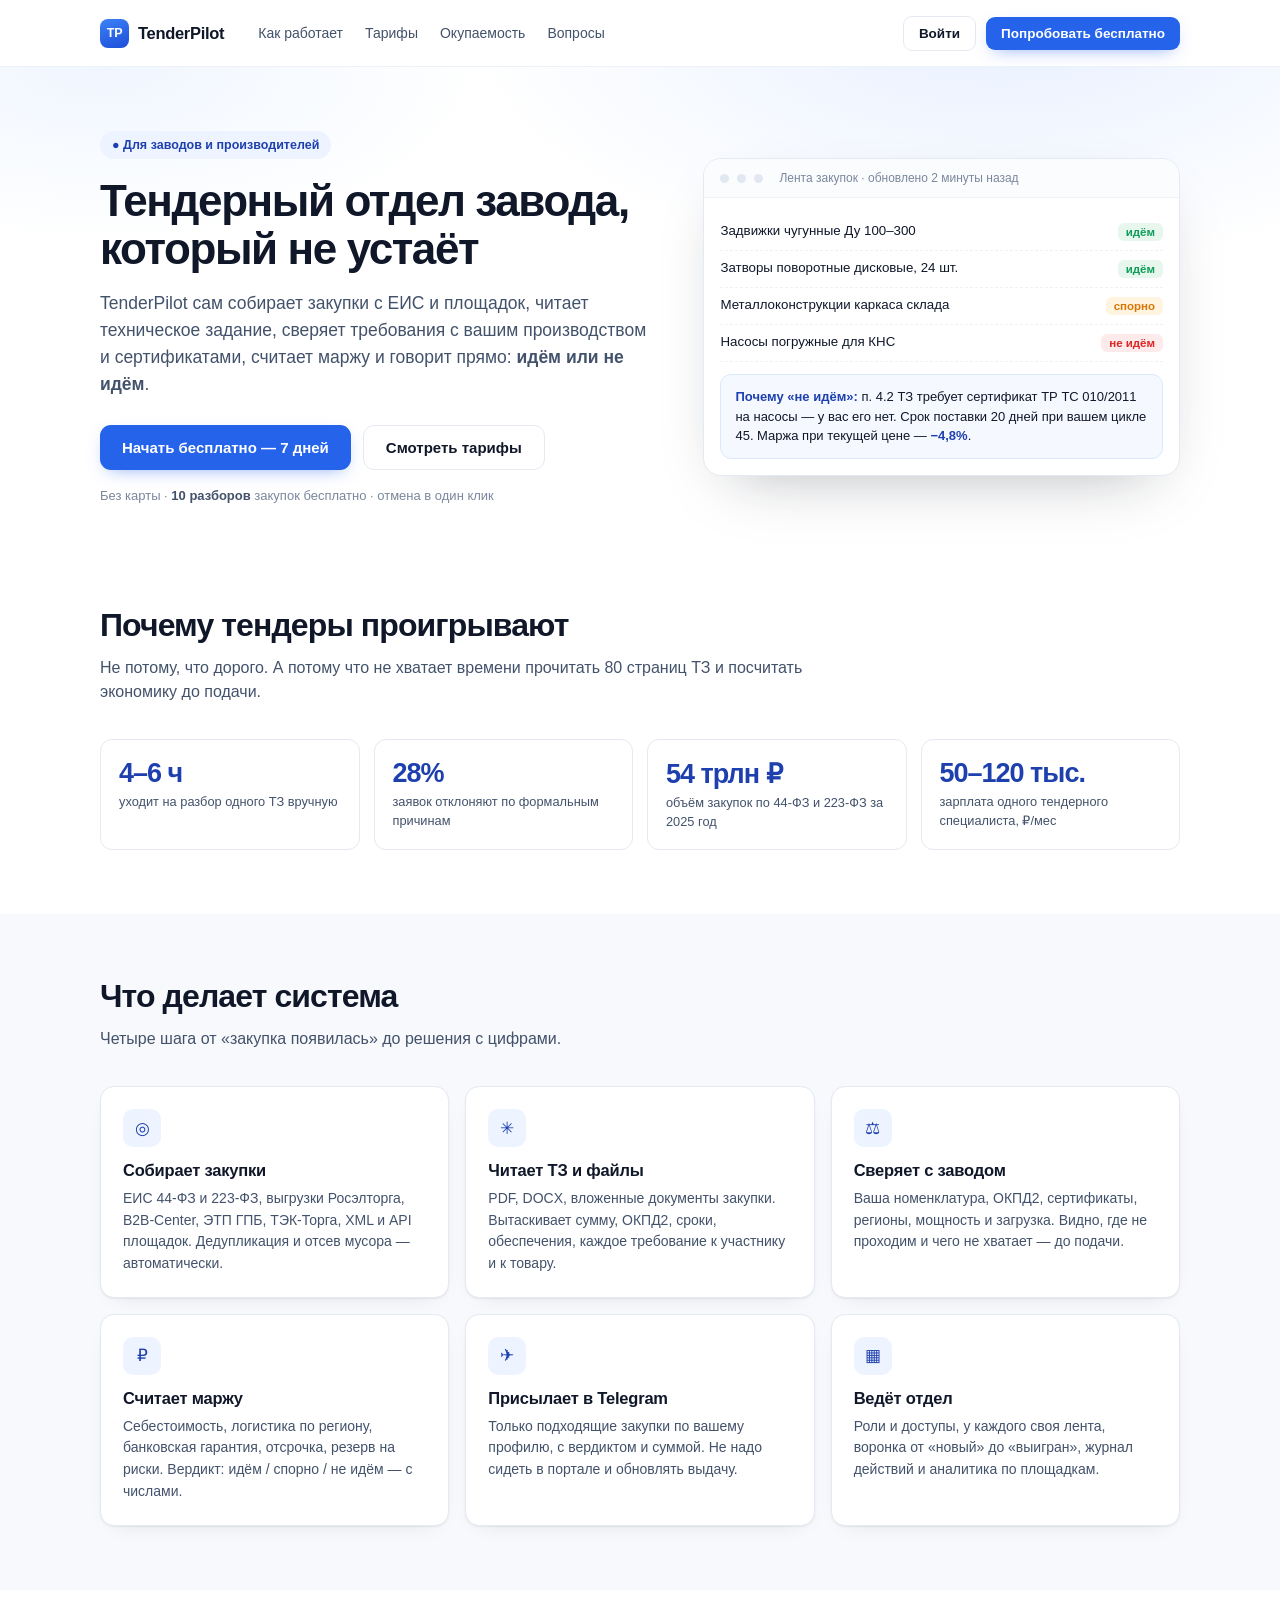
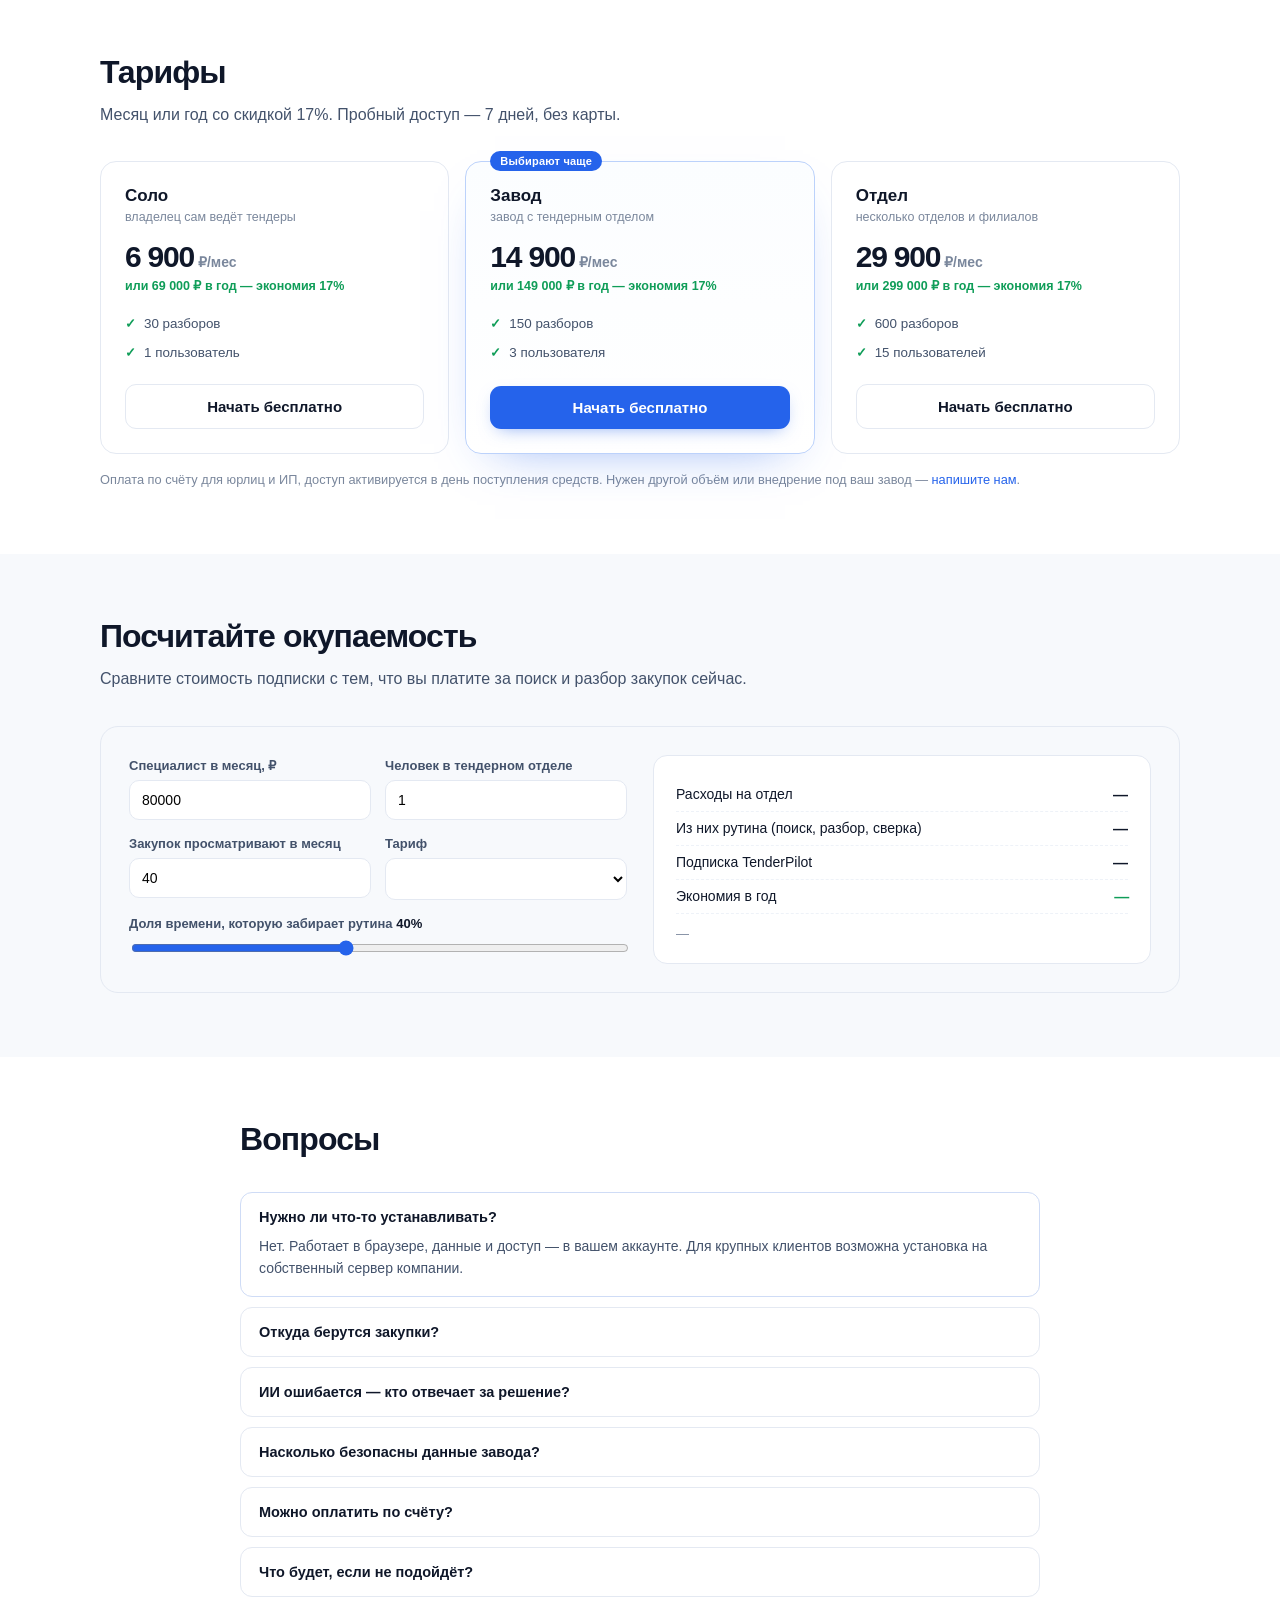
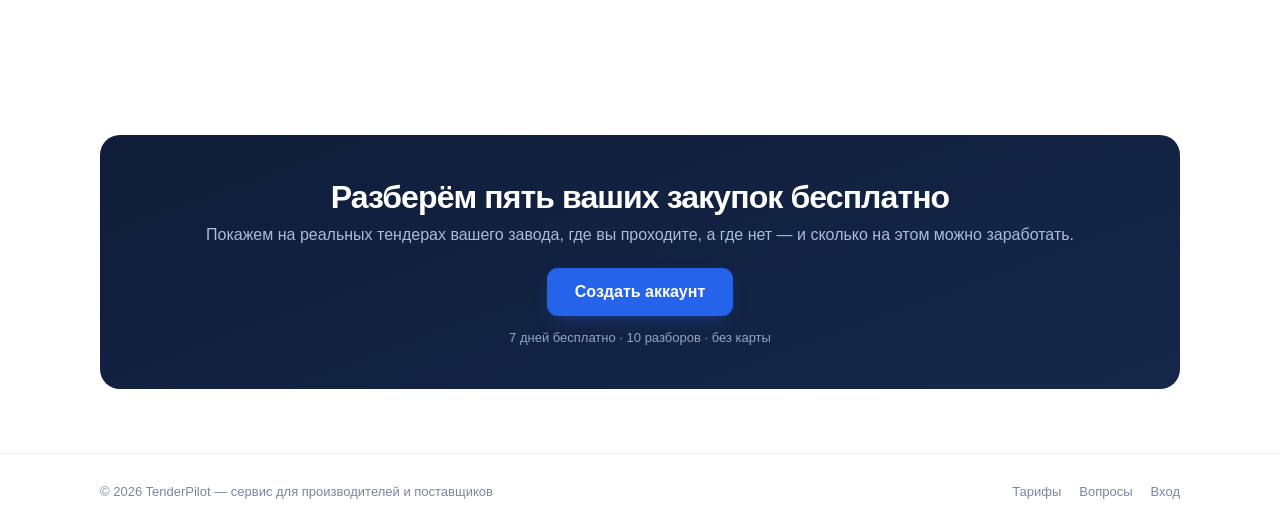
==== web/landing.html @ 75815d56 "Billing: тарифы, триал, лимиты разборов, счета и публичная страница продаж" ====
<!DOCTYPE html>
<html lang="ru">
<head>
<meta charset="utf-8">
<meta name="viewport" content="width=device-width, initial-scale=1">
<title>TenderPilot — тендерный отдел завода. ИИ разбирает закупки и считает маржу</title>
<meta name="description" content="TenderPilot мониторит госзакупки и коммерческие тендеры, читает ТЗ, сверяет требования с вашим производством, считает маржу и говорит: идём или не идём.">
<style>
  :root{
    --ink:#0f1729; --ink2:#43526b; --ink3:#7a879c; --line:#e4e9f2; --line2:#eef2f8;
    --brand:#2563eb; --brand-dark:#1e40af; --brand-soft:#eef4ff;
    --ok:#0f9d58; --warn:#d97706; --bad:#dc2626; --bg:#f7f9fc;
    --r:14px; --sh:0 1px 2px rgba(16,24,40,.06),0 8px 24px -16px rgba(16,24,40,.18);
  }
  *{box-sizing:border-box}
  body{margin:0;font-family:-apple-system,BlinkMacSystemFont,"Segoe UI",Roboto,"Helvetica Neue",Arial,sans-serif;
       color:var(--ink);background:#fff;-webkit-font-smoothing:antialiased}
  a{color:inherit;text-decoration:none}
  .wrap{max-width:1120px;margin:0 auto;padding:0 20px}
  .btn{display:inline-flex;align-items:center;justify-content:center;gap:8px;border:0;cursor:pointer;
       padding:13px 22px;border-radius:11px;font-size:15px;font-weight:600;font-family:inherit;transition:.15s}
  .btn.primary{background:var(--brand);color:#fff;box-shadow:0 6px 18px -8px rgba(37,99,235,.6)}
  .btn.primary:hover{background:var(--brand-dark)}
  .btn.ghost{background:#fff;color:var(--ink);border:1px solid var(--line)}
  .btn.ghost:hover{border-color:#c9d5e8;background:#fbfcfe}
  .btn.sm{padding:9px 15px;font-size:13.5px;border-radius:9px}

  /* header */
  header{position:sticky;top:0;z-index:20;background:rgba(255,255,255,.9);backdrop-filter:blur(10px);
         border-bottom:1px solid var(--line2)}
  .nav{display:flex;align-items:center;gap:26px;height:66px}
  .logo{display:flex;align-items:center;gap:9px;font-weight:800;letter-spacing:-.3px;font-size:16.5px}
  .mark{width:29px;height:29px;border-radius:8px;background:linear-gradient(160deg,#3b82f6,#1d4ed8);color:#fff;
        display:grid;place-items:center;font-size:12.5px;font-weight:800}
  .nav-links{display:flex;gap:22px;font-size:14px;color:var(--ink2);margin-left:8px}
  .nav-links a:hover{color:var(--ink)}
  .nav-cta{margin-left:auto;display:flex;gap:10px;align-items:center}
  @media(max-width:900px){.nav-links{display:none}}

  /* hero */
  .hero{padding:64px 0 40px;background:
      radial-gradient(900px 420px at 78% -10%,#e8f0ff 0%,transparent 60%),
      radial-gradient(700px 320px at 8% 0%,#f0f6ff 0%,transparent 55%)}
  .hero-grid{display:grid;grid-template-columns:1.08fr .92fr;gap:44px;align-items:center}
  @media(max-width:980px){.hero-grid{grid-template-columns:1fr;gap:32px}}
  .eyebrow{display:inline-flex;align-items:center;gap:8px;background:var(--brand-soft);color:var(--brand-dark);
           font-size:12.5px;font-weight:700;padding:7px 12px;border-radius:999px;margin-bottom:18px}
  h1{font-size:44px;line-height:1.08;letter-spacing:-1.4px;margin:0 0 18px;font-weight:800}
  @media(max-width:980px){h1{font-size:33px;letter-spacing:-.9px}}
  .lead{font-size:17.5px;line-height:1.55;color:var(--ink2);margin:0 0 26px;max-width:560px}
  .hero-actions{display:flex;gap:12px;flex-wrap:wrap;margin-bottom:18px}
  .micro{font-size:13px;color:var(--ink3)}
  .micro b{color:var(--ink2)}

  /* mock card */
  .mock{background:#fff;border:1px solid var(--line);border-radius:18px;box-shadow:0 24px 60px -30px rgba(16,24,40,.35);overflow:hidden}
  .mock-top{display:flex;align-items:center;gap:8px;padding:12px 16px;border-bottom:1px solid var(--line2);background:#fbfcfe}
  .dotr{width:9px;height:9px;border-radius:50%;background:#e2e8f2}
  .mock-body{padding:16px}
  .mrow{display:flex;justify-content:space-between;gap:10px;padding:9px 0;border-bottom:1px dashed var(--line2);font-size:13.3px}
  .mrow:last-child{border:0}
  .tag{font-size:11.5px;font-weight:700;padding:3px 8px;border-radius:6px}
  .tag.go{background:#e7f7ee;color:var(--ok)}
  .tag.no{background:#fdeaea;color:var(--bad)}
  .tag.mid{background:#fff4e0;color:var(--warn)}
  .verdict{margin-top:12px;padding:12px 14px;border-radius:11px;background:#f5f9ff;border:1px solid #dbe7fb;font-size:13px;line-height:1.5}
  .verdict b{color:var(--brand-dark)}

  /* sections */
  section{padding:64px 0}
  .sec-head{max-width:720px;margin-bottom:34px}
  h2{font-size:32px;letter-spacing:-.9px;margin:0 0 12px;font-weight:800}
  .sub{font-size:16px;color:var(--ink2);line-height:1.55;margin:0}
  .cards{display:grid;grid-template-columns:repeat(3,1fr);gap:16px}
  @media(max-width:900px){.cards{grid-template-columns:1fr}}
  .card{border:1px solid var(--line);border-radius:var(--r);padding:22px;background:#fff;box-shadow:var(--sh)}
  .card h3{margin:0 0 8px;font-size:16.5px;letter-spacing:-.2px}
  .card p{margin:0;color:var(--ink2);font-size:14px;line-height:1.55}
  .ico{width:38px;height:38px;border-radius:10px;background:var(--brand-soft);color:var(--brand-dark);
       display:grid;place-items:center;font-size:17px;margin-bottom:14px}

  /* problem numbers */
  .numbers{display:grid;grid-template-columns:repeat(4,1fr);gap:14px;margin-top:6px}
  @media(max-width:900px){.numbers{grid-template-columns:repeat(2,1fr)}}
  .num{background:#fff;border:1px solid var(--line);border-radius:12px;padding:18px}
  .num .v{font-size:27px;font-weight:800;letter-spacing:-1px;color:var(--brand-dark)}
  .num .l{font-size:12.8px;color:var(--ink2);margin-top:4px;line-height:1.45}

  /* pricing */
  .price-grid{display:grid;grid-template-columns:repeat(3,1fr);gap:16px;align-items:stretch}
  @media(max-width:900px){.price-grid{grid-template-columns:1fr}}
  .plan{border:1px solid var(--line);border-radius:16px;padding:24px;background:#fff;display:flex;flex-direction:column;position:relative}
  .plan.pop{border-color:#bcd2fb;box-shadow:0 20px 50px -30px rgba(37,99,235,.55);background:linear-gradient(180deg,#fbfdff,#fff)}
  .pop-badge{position:absolute;top:-11px;left:24px;background:var(--brand);color:#fff;font-size:11px;font-weight:700;
             padding:4px 10px;border-radius:999px;letter-spacing:.2px}
  .plan h3{margin:0 0 4px;font-size:17px}
  .plan .who{font-size:12.5px;color:var(--ink3);margin-bottom:16px}
  .price{font-size:30px;font-weight:800;letter-spacing:-1.2px}
  .price span{font-size:14px;font-weight:600;color:var(--ink3);letter-spacing:0}
  .yearly{font-size:12.5px;color:var(--ok);font-weight:600;margin-top:4px;min-height:18px}
  .plan ul{list-style:none;margin:18px 0 22px;padding:0;display:grid;gap:9px}
  .plan li{font-size:13.4px;color:var(--ink2);display:flex;gap:8px;line-height:1.45}
  .plan li::before{content:"✓";color:var(--ok);font-weight:800}
  .plan .btn{margin-top:auto;width:100%}
  .note{font-size:12.8px;color:var(--ink3);margin-top:16px;line-height:1.55}

  /* calculator */
  .calc{display:grid;grid-template-columns:1fr 1fr;gap:26px;align-items:center;background:var(--bg);
        border:1px solid var(--line);border-radius:18px;padding:28px}
  @media(max-width:900px){.calc{grid-template-columns:1fr}}
  .calc label{display:block;font-size:13px;font-weight:600;color:var(--ink2);margin-bottom:7px}
  .calc input[type=range]{width:100%;accent-color:var(--brand)}
  .calc select,.calc input[type=number]{width:100%;padding:11px 12px;border:1px solid var(--line);
      border-radius:10px;font-size:14px;font-family:inherit;background:#fff}
  .calc-out{background:#fff;border:1px solid var(--line);border-radius:14px;padding:22px}
  .calc-row{display:flex;justify-content:space-between;padding:8px 0;font-size:14px;border-bottom:1px dashed var(--line2)}
  .calc-row:last-child{border:0}
  .calc-row b{font-size:15px}
  .big{font-size:29px;font-weight:800;letter-spacing:-1.2px;color:var(--ok)}
  .field-row{display:grid;grid-template-columns:1fr 1fr;gap:14px;margin-bottom:16px}
  .range-val{font-weight:700;color:var(--ink);font-size:13px}

  /* faq */
  details{border:1px solid var(--line);border-radius:12px;padding:16px 18px;margin-bottom:10px;background:#fff}
  details[open]{border-color:#cfdcf6}
  summary{cursor:pointer;font-weight:650;font-size:14.5px;list-style:none}
  summary::-webkit-details-marker{display:none}
  details p{margin:10px 0 0;color:var(--ink2);font-size:14px;line-height:1.6}

  /* cta */
  .cta{background:linear-gradient(160deg,#0f1d38,#16274a);color:#fff;border-radius:20px;padding:44px;text-align:center}
  .cta h2{color:#fff;margin-bottom:10px}
  .cta p{color:#a9bcd8;font-size:16px;margin:0 0 24px}

  footer{border-top:1px solid var(--line2);padding:30px 0;color:var(--ink3);font-size:13px}
  .foot{display:flex;justify-content:space-between;gap:16px;flex-wrap:wrap}
</style>
</head>
<body>

<header>
  <div class="wrap nav">
    <a class="logo" href="/"><span class="mark">TP</span> TenderPilot</a>
    <nav class="nav-links">
      <a href="#how">Как работает</a>
      <a href="#pricing">Тарифы</a>
      <a href="#calc">Окупаемость</a>
      <a href="#faq">Вопросы</a>
    </nav>
    <div class="nav-cta">
      <a class="btn ghost sm" href="/app">Войти</a>
      <a class="btn primary sm" href="/app#register">Попробовать бесплатно</a>
    </div>
  </div>
</header>

<div class="hero">
  <div class="wrap hero-grid">
    <div>
      <div class="eyebrow">● Для заводов и производителей</div>
      <h1>Тендерный отдел завода,<br>который не устаёт</h1>
      <p class="lead">TenderPilot сам собирает закупки с ЕИС и площадок, читает техническое задание,
        сверяет требования с вашим производством и сертификатами, считает маржу и говорит прямо:
        <b>идём или не идём</b>.</p>
      <div class="hero-actions">
        <a class="btn primary" href="/app#register">Начать бесплатно — 7 дней</a>
        <a class="btn ghost" href="#pricing">Смотреть тарифы</a>
      </div>
      <div class="micro">Без карты · <b>10 разборов</b> закупок бесплатно · отмена в один клик</div>
    </div>
    <div class="mock">
      <div class="mock-top"><span class="dotr"></span><span class="dotr"></span><span class="dotr"></span>
        <span style="margin-left:8px;font-size:12px;color:var(--ink3)">Лента закупок · обновлено 2 минуты назад</span></div>
      <div class="mock-body">
        <div class="mrow"><span>Задвижки чугунные Ду 100–300</span><span class="tag go">идём</span></div>
        <div class="mrow"><span>Затворы поворотные дисковые, 24 шт.</span><span class="tag go">идём</span></div>
        <div class="mrow"><span>Металлоконструкции каркаса склада</span><span class="tag mid">спорно</span></div>
        <div class="mrow"><span>Насосы погружные для КНС</span><span class="tag no">не идём</span></div>
        <div class="verdict">
          <b>Почему «не идём»:</b> п. 4.2 ТЗ требует сертификат ТР ТС 010/2011 на насосы — у вас его нет.
          Срок поставки 20 дней при вашем цикле 45. Маржа при текущей цене — <b>−4,8%</b>.
        </div>
      </div>
    </div>
  </div>
</div>

<section id="problem">
  <div class="wrap">
    <div class="sec-head">
      <h2>Почему тендеры проигрывают</h2>
      <p class="sub">Не потому, что дорого. А потому что не хватает времени прочитать 80 страниц ТЗ
        и посчитать экономику до подачи.</p>
    </div>
    <div class="numbers">
      <div class="num"><div class="v">4–6 ч</div><div class="l">уходит на разбор одного ТЗ вручную</div></div>
      <div class="num"><div class="v">28%</div><div class="l">заявок отклоняют по формальным причинам</div></div>
      <div class="num"><div class="v">54 трлн ₽</div><div class="l">объём закупок по 44-ФЗ и 223-ФЗ за 2025 год</div></div>
      <div class="num"><div class="v">50–120 тыс.</div><div class="l">зарплата одного тендерного специалиста, ₽/мес</div></div>
    </div>
  </div>
</section>

<section id="how" style="background:var(--bg)">
  <div class="wrap">
    <div class="sec-head">
      <h2>Что делает система</h2>
      <p class="sub">Четыре шага от «закупка появилась» до решения с цифрами.</p>
    </div>
    <div class="cards">
      <div class="card"><div class="ico">◎</div><h3>Собирает закупки</h3>
        <p>ЕИС 44-ФЗ и 223-ФЗ, выгрузки Росэлторга, B2B-Center, ЭТП ГПБ, ТЭК-Торга, XML и API площадок.
           Дедупликация и отсев мусора — автоматически.</p></div>
      <div class="card"><div class="ico">✳</div><h3>Читает ТЗ и файлы</h3>
        <p>PDF, DOCX, вложенные документы закупки. Вытаскивает сумму, ОКПД2, сроки, обеспечения,
           каждое требование к участнику и к товару.</p></div>
      <div class="card"><div class="ico">⚖</div><h3>Сверяет с заводом</h3>
        <p>Ваша номенклатура, ОКПД2, сертификаты, регионы, мощность и загрузка.
           Видно, где не проходим и чего не хватает — до подачи.</p></div>
      <div class="card"><div class="ico">₽</div><h3>Считает маржу</h3>
        <p>Себестоимость, логистика по региону, банковская гарантия, отсрочка, резерв на риски.
           Вердикт: идём / спорно / не идём — с числами.</p></div>
      <div class="card"><div class="ico">✈</div><h3>Присылает в Telegram</h3>
        <p>Только подходящие закупки по вашему профилю, с вердиктом и суммой.
           Не надо сидеть в портале и обновлять выдачу.</p></div>
      <div class="card"><div class="ico">▦</div><h3>Ведёт отдел</h3>
        <p>Роли и доступы, у каждого своя лента, воронка от «новый» до «выигран»,
           журнал действий и аналитика по площадкам.</p></div>
    </div>
  </div>
</section>

<section id="pricing">
  <div class="wrap">
    <div class="sec-head">
      <h2>Тарифы</h2>
      <p class="sub">Месяц или год со скидкой 17%. Пробный доступ — 7 дней, без карты.</p>
    </div>
    <div class="price-grid" id="pricingGrid"></div>
    <div class="note">Оплата по счёту для юрлиц и ИП, доступ активируется в день поступления средств.
      Нужен другой объём или внедрение под ваш завод — <a href="#cta" style="color:var(--brand)">напишите нам</a>.</div>
  </div>
</section>

<section id="calc" style="background:var(--bg)">
  <div class="wrap">
    <div class="sec-head">
      <h2>Посчитайте окупаемость</h2>
      <p class="sub">Сравните стоимость подписки с тем, что вы платите за поиск и разбор закупок сейчас.</p>
    </div>
    <div class="calc">
      <div>
        <div class="field-row">
          <div>
            <label>Специалист в месяц, ₽</label>
            <input type="number" id="salary" value="80000" min="0" step="5000">
          </div>
          <div>
            <label>Человек в тендерном отделе</label>
            <input type="number" id="people" value="1" min="1" max="20">
          </div>
        </div>
        <div class="field-row">
          <div>
            <label>Закупок просматривают в месяц</label>
            <input type="number" id="volume" value="40" min="1" max="2000">
          </div>
          <div>
            <label>Тариф</label>
            <select id="planSel"></select>
          </div>
        </div>
        <div>
          <label>Доля времени, которую забирает рутина <span class="range-val" id="shareVal">40%</span></label>
          <input type="range" id="share" min="10" max="80" value="40" step="5">
        </div>
      </div>
      <div class="calc-out">
        <div class="calc-row"><span>Расходы на отдел</span><b id="costNow">—</b></div>
        <div class="calc-row"><span>Из них рутина (поиск, разбор, сверка)</span><b id="routine">—</b></div>
        <div class="calc-row"><span>Подписка TenderPilot</span><b id="sub">—</b></div>
        <div class="calc-row"><span>Экономия в год</span><b class="big" id="save">—</b></div>
        <div class="micro" style="margin-top:12px" id="payback">—</div>
      </div>
    </div>
  </div>
</section>

<section id="faq">
  <div class="wrap" style="max-width:840px">
    <div class="sec-head"><h2>Вопросы</h2></div>
    <details open><summary>Нужно ли что-то устанавливать?</summary>
      <p>Нет. Работает в браузере, данные и доступ — в вашем аккаунте. Для крупных клиентов
         возможна установка на собственный сервер компании.</p></details>
    <details><summary>Откуда берутся закупки?</summary>
      <p>Официальный ЕИС (44-ФЗ и 223-ФЗ), выгрузки и API электронных площадок, XML-извещения.
         Если у вас есть договор с площадкой, подключаем её API по токену.</p></details>
    <details><summary>ИИ ошибается — кто отвечает за решение?</summary>
      <p>Решение всегда за вами. Система показывает, на каком пункте ТЗ основан вывод, какие требования
         не закрыты и какие цифры по марже. Это инструмент подготовки решения, а не замена специалисту.</p></details>
    <details><summary>Насколько безопасны данные завода?</summary>
      <p>Данные хранятся в вашем аккаунте и не передаются другим пользователям. У каждого сотрудника
         отдельный доступ и роль. Для работы с закрытыми ТЗ подписываем NDA.</p></details>
    <details><summary>Можно оплатить по счёту?</summary>
      <p>Да, для юрлиц и ИП: выставляем счёт, доступ активируется в день поступления оплаты.
         Оплата картой подключается по запросу.</p></details>
    <details><summary>Что будет, если не подойдёт?</summary>
      <p>7 дней бесплатно без карты. Дальше — помесячная оплата, можно отказаться в любой момент,
         деньги за неиспользованный год возвращаем пропорционально.</p></details>
  </div>
</section>

<section id="cta">
  <div class="wrap">
    <div class="cta">
      <h2>Разберём пять ваших закупок бесплатно</h2>
      <p>Покажем на реальных тендерах вашего завода, где вы проходите, а где нет — и сколько на этом можно заработать.</p>
      <a class="btn primary" href="/app#register" style="font-size:16px;padding:15px 28px">Создать аккаунт</a>
      <div class="micro" style="color:#8fa6c8;margin-top:14px">7 дней бесплатно · 10 разборов · без карты</div>
    </div>
  </div>
</section>

<footer>
  <div class="wrap foot">
    <div>© <span id="yr"></span> TenderPilot — сервис для производителей и поставщиков</div>
    <div style="display:flex;gap:18px">
      <a href="#pricing">Тарифы</a><a href="#faq">Вопросы</a><a href="/app">Вход</a>
    </div>
  </div>
</footer>

<script>
document.getElementById('yr').textContent = new Date().getFullYear();
const money = (n) => new Intl.NumberFormat('ru-RU', { maximumFractionDigits: 0 }).format(Math.round(n)) + ' ₽';

let PLANS = [];
fetch('/api/plans').then((r) => r.json()).then((d) => { PLANS = d.plans || []; renderPlans(); renderCalcPlans(); }).catch(() => {
  renderPlans(true);
});

function renderPlans(fallback) {
  const grid = document.getElementById('pricingGrid');
  const list = (PLANS.length ? PLANS : [
    { id: 'solo', name: 'Соло', price_month: 6900, price_year: 69000, features: ['30 разборов', '1 пользователь'] },
    { id: 'factory', name: 'Завод', price_month: 14900, price_year: 149000, popular: true, features: ['150 разборов', '3 пользователя'] },
    { id: 'department', name: 'Отдел', price_month: 29900, price_year: 299000, features: ['600 разборов', '15 пользователей'] },
  ]).filter((p) => p.id !== 'trial' && p.id !== 'setup');
  grid.innerHTML = list.map((p) => `
    <div class="plan ${p.popular ? 'pop' : ''}">
      ${p.popular ? '<div class="pop-badge">Выбирают чаще</div>' : ''}
      <h3>${p.name}</h3>
      <div class="who">${p.id === 'solo' ? 'владелец сам ведёт тендеры' : p.id === 'factory' ? 'завод с тендерным отделом' : 'несколько отделов и филиалов'}</div>
      <div class="price">${money(p.price_month).replace(' ₽', '')}<span> ₽/мес</span></div>
      <div class="yearly">${p.price_year ? 'или ' + money(p.price_year) + ' в год — экономия 17%' : ''}</div>
      <ul>${(p.features || []).map((f) => `<li>${f}</li>`).join('')}</ul>
      <a class="btn ${p.popular ? 'primary' : 'ghost'}" href="/app#register">Начать бесплатно</a>
    </div>`).join('');
}

function renderCalcPlans() {
  const sel = document.getElementById('planSel');
  const paid = PLANS.filter((p) => p.price_month > 0);
  sel.innerHTML = (paid.length ? paid : [{ id: 'factory', name: 'Завод', price_month: 14900 }])
    .map((p) => `<option value="${p.id}" data-price="${p.price_month}" ${p.id === 'factory' ? 'selected' : ''}>${p.name} — ${money(p.price_month)}/мес</option>`).join('');
  calc();
}

function calc() {
  const salary = Number(document.getElementById('salary').value) || 0;
  const people = Number(document.getElementById('people').value) || 1;
  const share = Number(document.getElementById('share').value) / 100;
  const sel = document.getElementById('planSel');
  const price = Number(sel.selectedOptions[0]?.dataset.price || 14900);
  document.getElementById('shareVal').textContent = Math.round(share * 100) + '%';
  const cost = salary * people;
  const routine = cost * share;
  const sub = price * 12;
  const save = Math.max(0, routine * 12 - sub);
  document.getElementById('costNow').textContent = money(cost);
  document.getElementById('routine').textContent = money(routine);
  document.getElementById('sub').textContent = money(price) + '/мес';
  document.getElementById('save').textContent = money(save);
  document.getElementById('payback').innerHTML = save > 0
    ? `Подписка окупается, если ИИ снимает хотя бы <b>${Math.max(1, Math.round(sub / Math.max(1, routine * 12) * 100))}%</b> рутины отдела.`
    : 'При таком объёме подписка не окупается — начните с пробного доступа.';
}
['salary', 'people', 'share', 'planSel'].forEach((id) => {
  document.getElementById(id)?.addEventListener('input', calc);
  document.getElementById(id)?.addEventListener('change', calc);
});
</script>
</body>
</html>
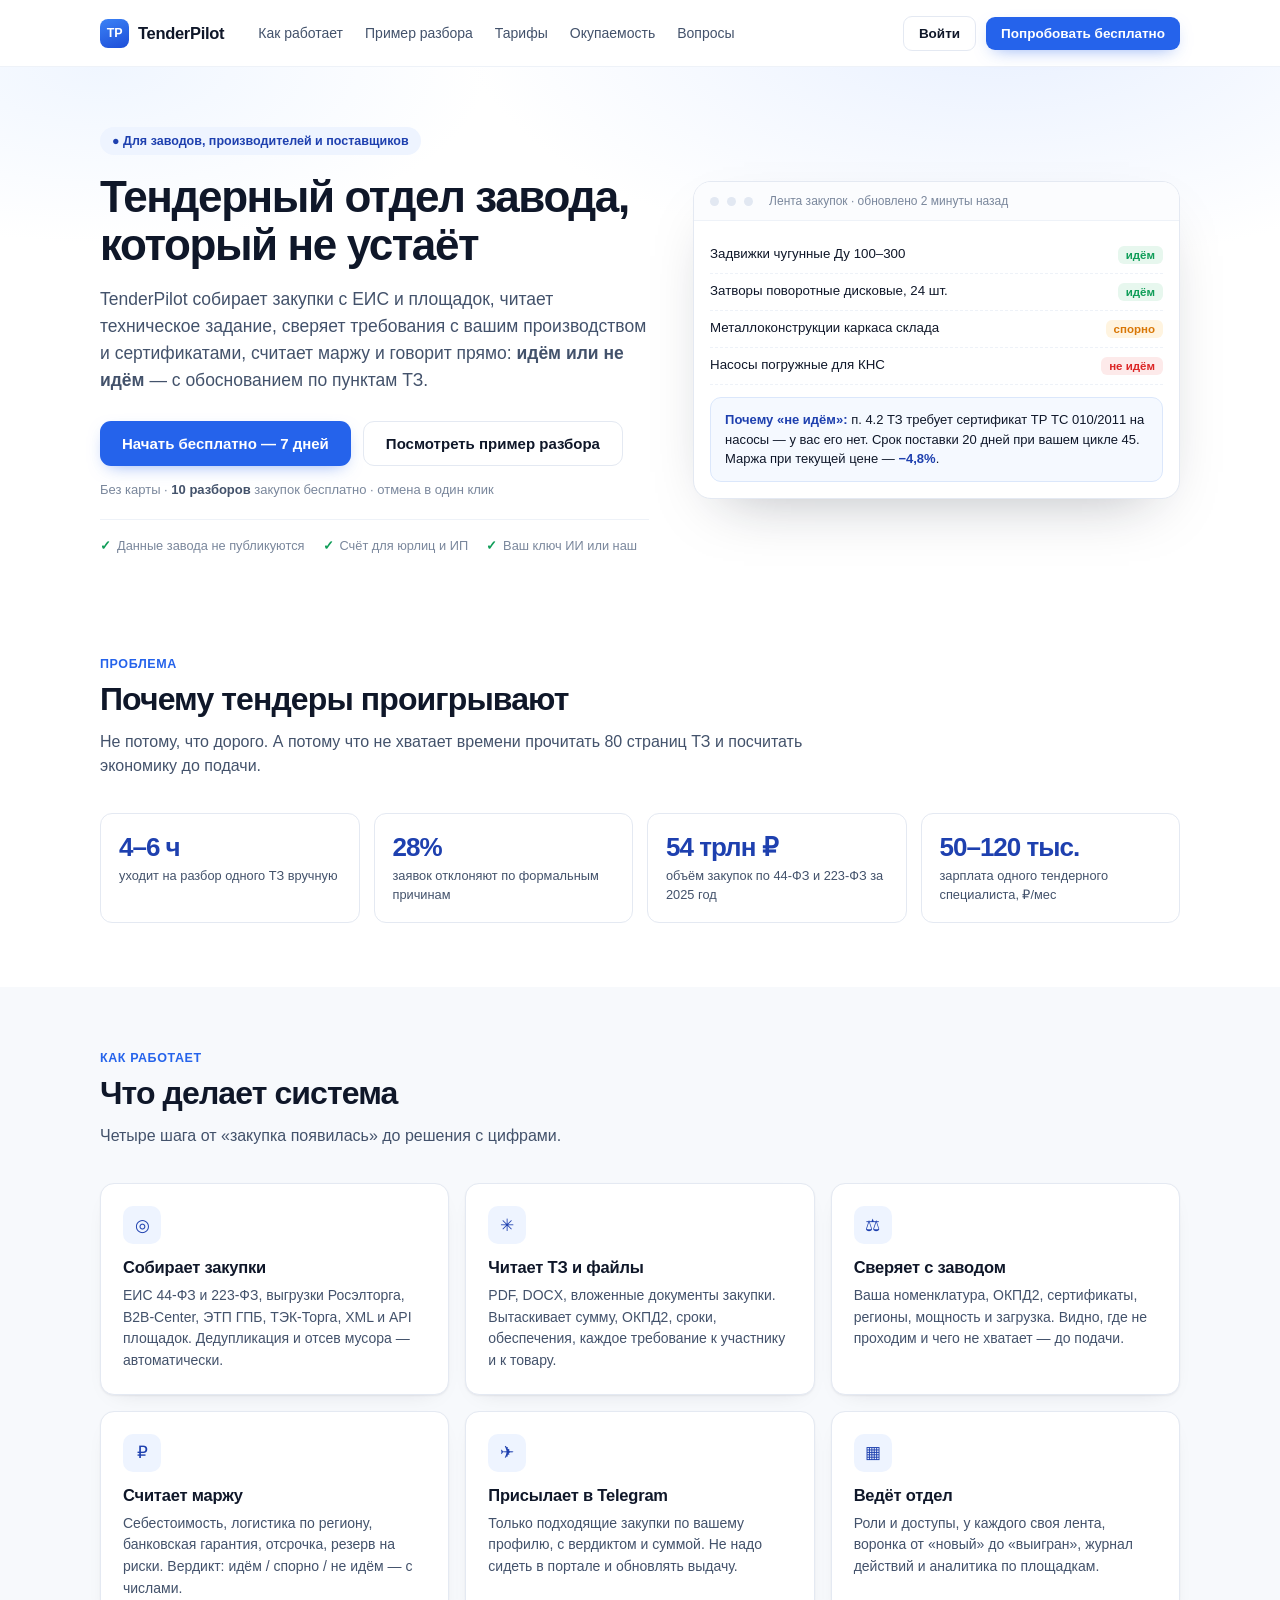
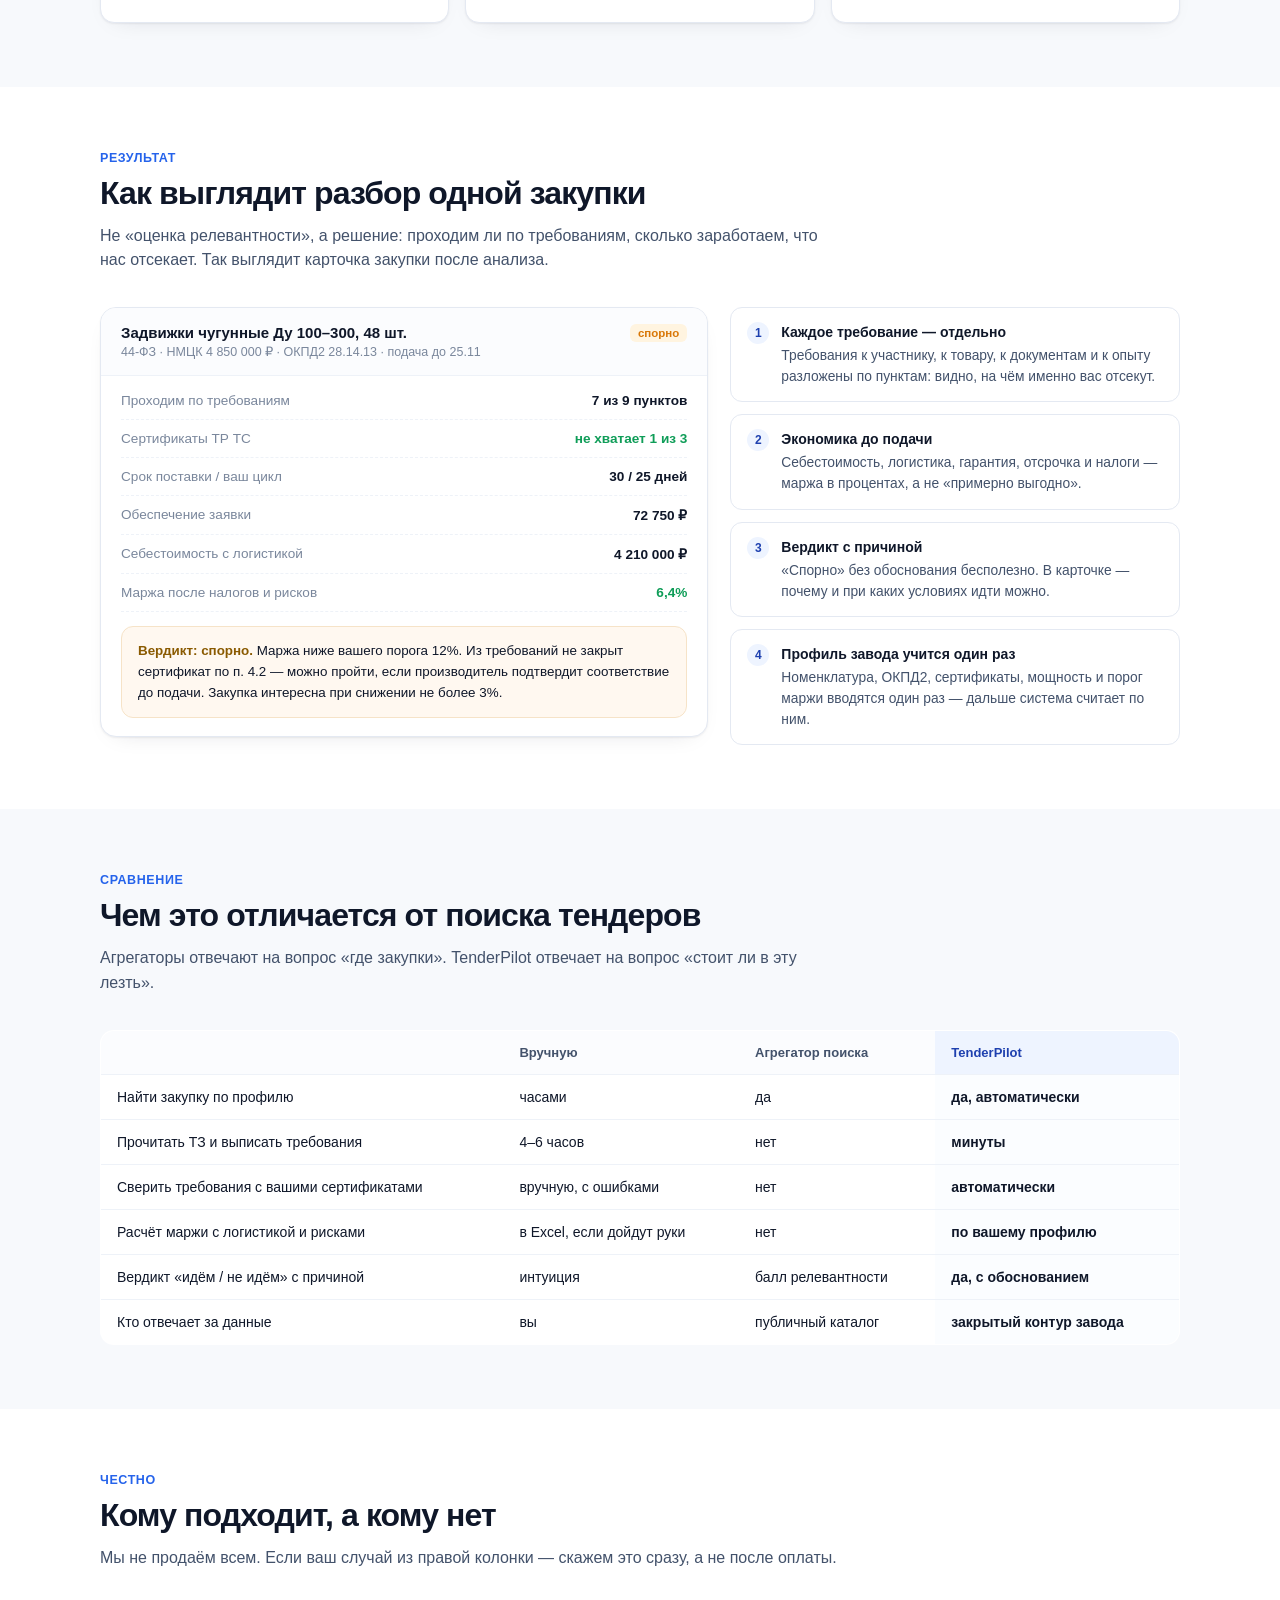
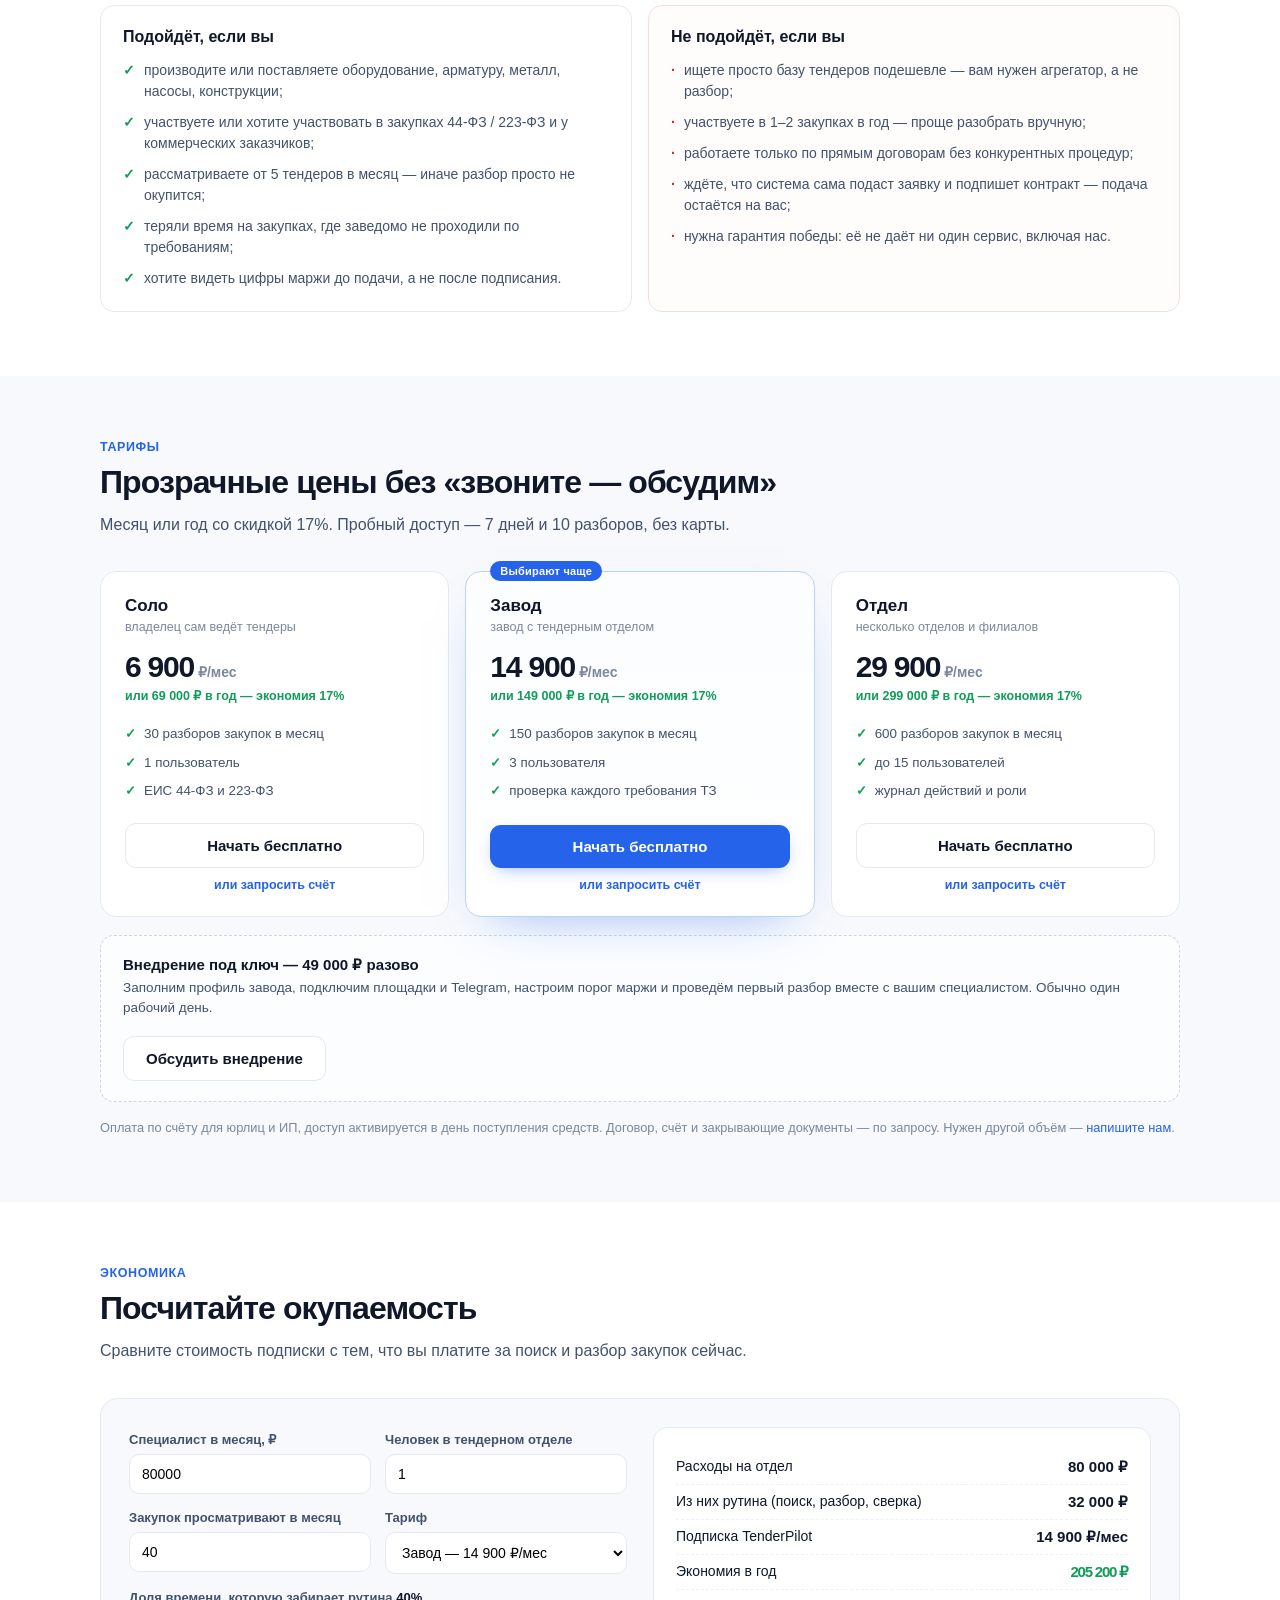
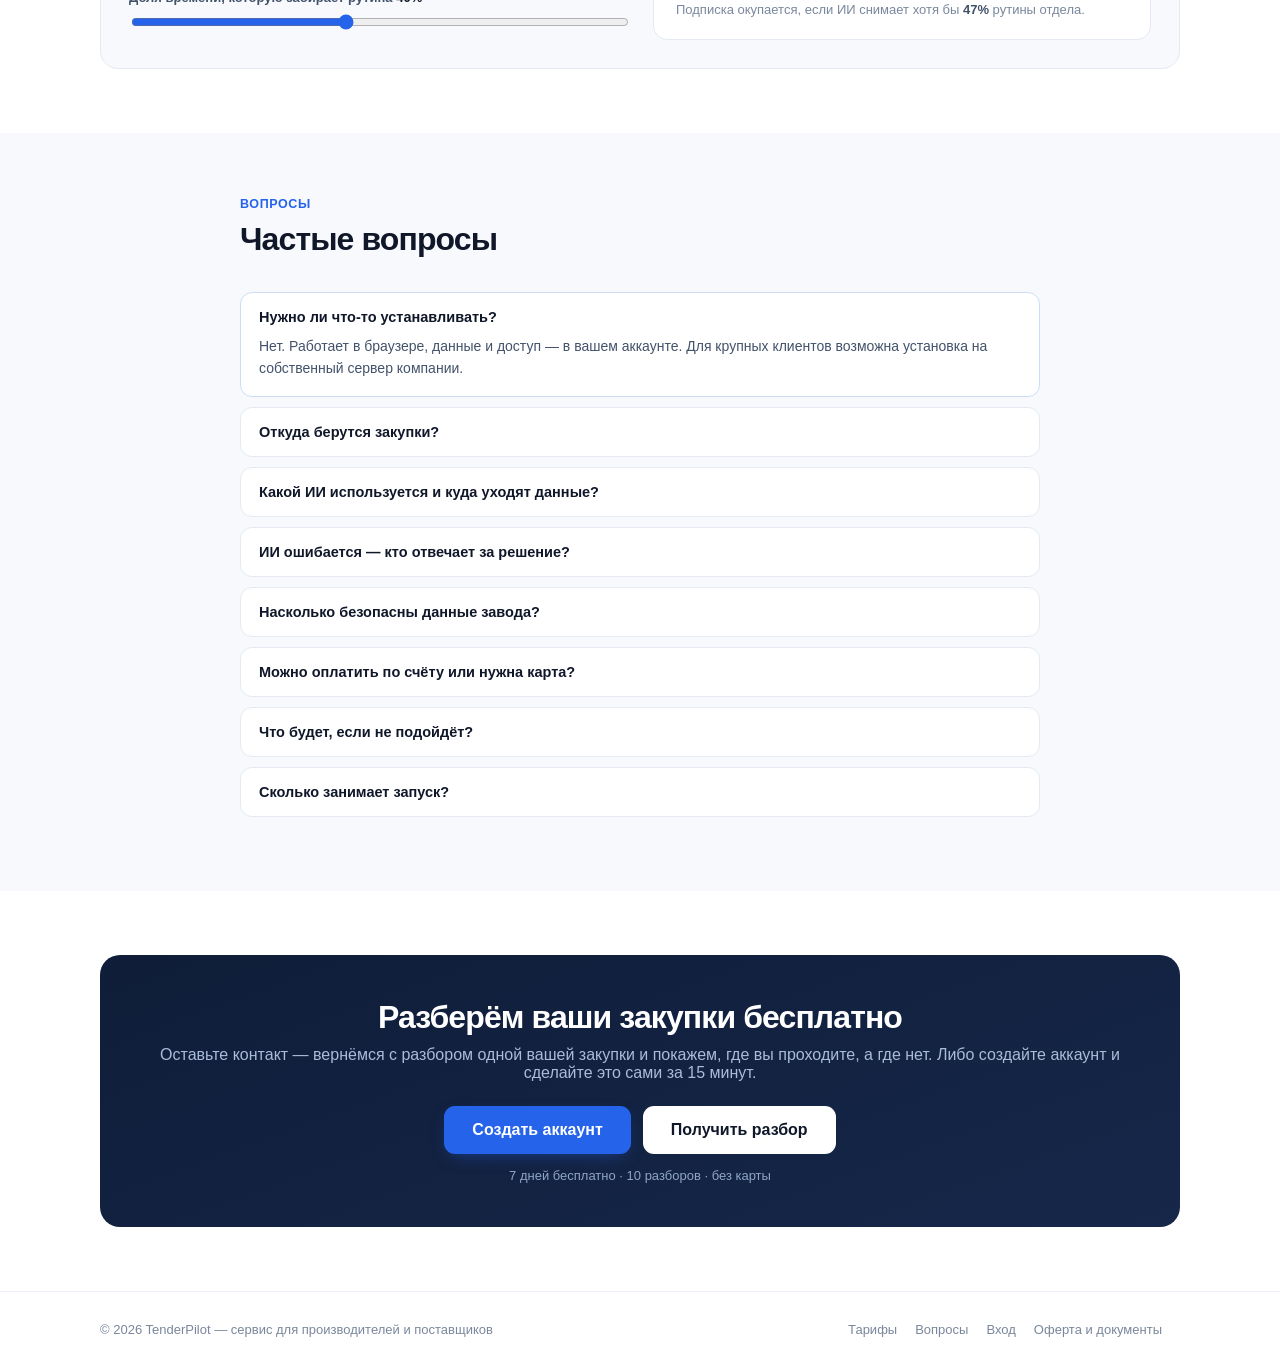
==== commit df79c7b1: "Сайт: заявки с формы в админке, контакты на сайте, реквизиты в счёте, оферта и политика" ====
--- a/web/landing.html
+++ b/web/landing.html
@@ -3,8 +3,24 @@
 <head>
 <meta charset="utf-8">
 <meta name="viewport" content="width=device-width, initial-scale=1">
-<title>TenderPilot — тендерный отдел завода. ИИ разбирает закупки и считает маржу</title>
-<meta name="description" content="TenderPilot мониторит госзакупки и коммерческие тендеры, читает ТЗ, сверяет требования с вашим производством, считает маржу и говорит: идём или не идём.">
+<title>TenderPilot — ИИ читает ТЗ, считает маржу и говорит: идём или не идём</title>
+<meta name="description" content="TenderPilot собирает закупки 44-ФЗ и 223-ФЗ, читает техническое задание, сверяет требования с вашим производством и сертификатами, считает маржу и даёт вердикт по каждой закупке. 7 дней и 10 разборов бесплатно.">
+<meta name="keywords" content="тендеры, госзакупки, 44-ФЗ, 223-ФЗ, разбор ТЗ, анализ тендеров, расчёт маржи, тендерный отдел">
+<link rel="canonical" href="/">
+<meta property="og:type" content="website">
+<meta property="og:title" content="Тендерный отдел завода, который не устаёт">
+<meta property="og:description" content="ИИ читает ТЗ, сверяет требования с вашим производством, считает маржу и говорит: идём или не идём. 7 дней бесплатно, без карты.">
+<meta property="og:url" content="/">
+<meta name="theme-color" content="#2563eb">
+<link rel="icon" href="data:image/svg+xml,%3Csvg xmlns='http://www.w3.org/2000/svg' viewBox='0 0 64 64'%3E%3Crect width='64' height='64' rx='14' fill='%232563eb'/%3E%3Ctext x='32' y='43' font-family='Arial' font-size='28' font-weight='bold' fill='white' text-anchor='middle'%3ETP%3C/text%3E%3C/svg%3E">
+<script type="application/ld+json">
+{"@context":"https://schema.org","@type":"SoftwareApplication","name":"TenderPilot",
+"applicationCategory":"BusinessApplication","operatingSystem":"Web",
+"description":"Сервис разбора тендерной документации: вердикт по закупке, проверка требований ТЗ, расчёт маржи.",
+"offers":[{"@type":"Offer","name":"Соло","price":"6900","priceCurrency":"RUB"},
+{"@type":"Offer","name":"Завод","price":"14900","priceCurrency":"RUB"},
+{"@type":"Offer","name":"Отдел","price":"29900","priceCurrency":"RUB"}]}
+</script>
 <style>
   :root{
     --ink:#0f1729; --ink2:#43526b; --ink3:#7a879c; --line:#e4e9f2; --line2:#eef2f8;
@@ -13,9 +29,11 @@
     --r:14px; --sh:0 1px 2px rgba(16,24,40,.06),0 8px 24px -16px rgba(16,24,40,.18);
   }
   *{box-sizing:border-box}
+  html{scroll-behavior:smooth}
   body{margin:0;font-family:-apple-system,BlinkMacSystemFont,"Segoe UI",Roboto,"Helvetica Neue",Arial,sans-serif;
        color:var(--ink);background:#fff;-webkit-font-smoothing:antialiased}
   a{color:inherit;text-decoration:none}
+  :focus-visible{outline:2px solid var(--brand);outline-offset:3px;border-radius:6px}
   .wrap{max-width:1120px;margin:0 auto;padding:0 20px}
   .btn{display:inline-flex;align-items:center;justify-content:center;gap:8px;border:0;cursor:pointer;
        padding:13px 22px;border-radius:11px;font-size:15px;font-weight:600;font-family:inherit;transition:.15s}
@@ -24,9 +42,13 @@
   .btn.ghost{background:#fff;color:var(--ink);border:1px solid var(--line)}
   .btn.ghost:hover{border-color:#c9d5e8;background:#fbfcfe}
   .btn.sm{padding:9px 15px;font-size:13.5px;border-radius:9px}
+  .nav-contact{font-size:13.5px;color:var(--ink2);font-weight:600;white-space:nowrap}
+  .nav-contact:hover{color:var(--brand)}
+  @media(max-width:1080px){.nav-contact{display:none!important}}
+  .btn.block{width:100%}
 
   /* header */
-  header{position:sticky;top:0;z-index:20;background:rgba(255,255,255,.9);backdrop-filter:blur(10px);
+  header{position:sticky;top:0;z-index:30;background:rgba(255,255,255,.92);backdrop-filter:blur(10px);
          border-bottom:1px solid var(--line2)}
   .nav{display:flex;align-items:center;gap:26px;height:66px}
   .logo{display:flex;align-items:center;gap:9px;font-weight:800;letter-spacing:-.3px;font-size:16.5px}
@@ -38,19 +60,23 @@
   @media(max-width:900px){.nav-links{display:none}}
 
   /* hero */
-  .hero{padding:64px 0 40px;background:
+  .hero{padding:60px 0 40px;background:
       radial-gradient(900px 420px at 78% -10%,#e8f0ff 0%,transparent 60%),
       radial-gradient(700px 320px at 8% 0%,#f0f6ff 0%,transparent 55%)}
-  .hero-grid{display:grid;grid-template-columns:1.08fr .92fr;gap:44px;align-items:center}
+  .hero-grid{display:grid;grid-template-columns:1.06fr .94fr;gap:44px;align-items:center}
   @media(max-width:980px){.hero-grid{grid-template-columns:1fr;gap:32px}}
   .eyebrow{display:inline-flex;align-items:center;gap:8px;background:var(--brand-soft);color:var(--brand-dark);
            font-size:12.5px;font-weight:700;padding:7px 12px;border-radius:999px;margin-bottom:18px}
   h1{font-size:44px;line-height:1.08;letter-spacing:-1.4px;margin:0 0 18px;font-weight:800}
-  @media(max-width:980px){h1{font-size:33px;letter-spacing:-.9px}}
+  @media(max-width:980px){h1{font-size:32px;letter-spacing:-.9px}}
   .lead{font-size:17.5px;line-height:1.55;color:var(--ink2);margin:0 0 26px;max-width:560px}
-  .hero-actions{display:flex;gap:12px;flex-wrap:wrap;margin-bottom:18px}
+  .hero-actions{display:flex;gap:12px;flex-wrap:wrap;margin-bottom:16px}
   .micro{font-size:13px;color:var(--ink3)}
   .micro b{color:var(--ink2)}
+  .trust{display:flex;gap:18px;flex-wrap:wrap;margin-top:22px;padding-top:18px;border-top:1px solid var(--line2);
+         font-size:12.8px;color:var(--ink3)}
+  .trust span{display:flex;align-items:center;gap:6px}
+  .trust i{color:var(--ok);font-style:normal;font-weight:800}
 
   /* mock card */
   .mock{background:#fff;border:1px solid var(--line);border-radius:18px;box-shadow:0 24px 60px -30px rgba(16,24,40,.35);overflow:hidden}
@@ -59,7 +85,7 @@
   .mock-body{padding:16px}
   .mrow{display:flex;justify-content:space-between;gap:10px;padding:9px 0;border-bottom:1px dashed var(--line2);font-size:13.3px}
   .mrow:last-child{border:0}
-  .tag{font-size:11.5px;font-weight:700;padding:3px 8px;border-radius:6px}
+  .tag{font-size:11.5px;font-weight:700;padding:3px 8px;border-radius:6px;white-space:nowrap}
   .tag.go{background:#e7f7ee;color:var(--ok)}
   .tag.no{background:#fdeaea;color:var(--bad)}
   .tag.mid{background:#fff4e0;color:var(--warn)}
@@ -68,8 +94,10 @@
 
   /* sections */
   section{padding:64px 0}
-  .sec-head{max-width:720px;margin-bottom:34px}
+  .sec-head{max-width:740px;margin-bottom:34px}
+  .kicker{font-size:12.5px;font-weight:700;letter-spacing:.6px;text-transform:uppercase;color:var(--brand);margin-bottom:10px}
   h2{font-size:32px;letter-spacing:-.9px;margin:0 0 12px;font-weight:800}
+  @media(max-width:640px){h2{font-size:26px}}
   .sub{font-size:16px;color:var(--ink2);line-height:1.55;margin:0}
   .cards{display:grid;grid-template-columns:repeat(3,1fr);gap:16px}
   @media(max-width:900px){.cards{grid-template-columns:1fr}}
@@ -83,8 +111,53 @@
   .numbers{display:grid;grid-template-columns:repeat(4,1fr);gap:14px;margin-top:6px}
   @media(max-width:900px){.numbers{grid-template-columns:repeat(2,1fr)}}
   .num{background:#fff;border:1px solid var(--line);border-radius:12px;padding:18px}
-  .num .v{font-size:27px;font-weight:800;letter-spacing:-1px;color:var(--brand-dark)}
+  .num .v{font-size:26px;font-weight:800;letter-spacing:-1px;color:var(--brand-dark)}
   .num .l{font-size:12.8px;color:var(--ink2);margin-top:4px;line-height:1.45}
+
+  /* образец разбора */
+  .sample{display:grid;grid-template-columns:1.15fr .85fr;gap:22px;align-items:start}
+  @media(max-width:900px){.sample{grid-template-columns:1fr}}
+  .doc{border:1px solid var(--line);border-radius:16px;background:#fff;box-shadow:var(--sh);overflow:hidden}
+  .doc-head{padding:16px 20px;border-bottom:1px solid var(--line2);display:flex;justify-content:space-between;
+            align-items:flex-start;gap:12px;background:#fbfcfe}
+  .doc-head .t{font-weight:700;font-size:15px}
+  .doc-head .s{font-size:12.5px;color:var(--ink3);margin-top:3px}
+  .doc-body{padding:6px 20px 18px}
+  .drow{display:flex;justify-content:space-between;gap:14px;padding:11px 0;border-bottom:1px dashed var(--line2);font-size:13.6px}
+  .drow:last-child{border:0}
+  .drow .k{color:var(--ink3);flex:0 0 auto}
+  .drow .v{text-align:right;font-weight:600}
+  .bad-yes{color:var(--bad)}
+  .bad-no{color:var(--ok)}
+  .verdict-box{margin:14px 0 0;padding:14px 16px;border-radius:12px;background:#fff8f0;border:1px solid #f6e3c8;font-size:13.4px;line-height:1.55}
+  .verdict-box b{color:#8a5a00}
+  .aside-list{display:grid;gap:12px}
+  .aside-item{display:flex;gap:12px;padding:14px 16px;border:1px solid var(--line);border-radius:12px;background:#fff;font-size:13.8px;line-height:1.5;color:var(--ink2)}
+  .aside-item b{color:var(--ink);display:block;margin-bottom:3px;font-size:14px}
+  .aside-item .n{width:22px;height:22px;border-radius:50%;background:var(--brand-soft);color:var(--brand-dark);
+                 font-size:12px;font-weight:800;display:grid;place-items:center;flex:0 0 auto}
+
+  /* сравнение */
+  .cmp{width:100%;border-collapse:collapse;background:#fff;border:1px solid var(--line);border-radius:14px;overflow:hidden;font-size:14px}
+  .cmp th,.cmp td{padding:14px 16px;text-align:left;border-bottom:1px solid var(--line2);vertical-align:top}
+  .cmp thead th{background:#fbfcfe;font-size:13px;color:var(--ink2);font-weight:700}
+  .cmp thead th.us{color:var(--brand-dark);background:var(--brand-soft)}
+  .cmp td.us{background:#fbfdff;font-weight:600}
+  .cmp tr:last-child td{border-bottom:0}
+  .cmp-wrap{overflow-x:auto}
+  @media(max-width:700px){.cmp{font-size:13px}.cmp th,.cmp td{padding:11px 12px}}
+
+  /* кому подходит */
+  .fit{display:grid;grid-template-columns:1fr 1fr;gap:16px}
+  @media(max-width:900px){.fit{grid-template-columns:1fr}}
+  .fit-box{border:1px solid var(--line);border-radius:14px;padding:22px;background:#fff}
+  .fit-box.no{border-color:#f3dede;background:#fffcfc}
+  .fit-box h3{margin:0 0 14px;font-size:16px}
+  .fit-box ul{list-style:none;margin:0;padding:0;display:grid;gap:10px}
+  .fit-box li{font-size:14px;line-height:1.5;color:var(--ink2);display:flex;gap:9px}
+  .fit-box li::before{content:"—";color:var(--ink3)}
+  .fit-box.yes li::before{content:"✓";color:var(--ok);font-weight:800}
+  .fit-box.no li::before{content:"·";color:var(--bad);font-weight:800}
 
   /* pricing */
   .price-grid{display:grid;grid-template-columns:repeat(3,1fr);gap:16px;align-items:stretch}
@@ -102,12 +175,17 @@
   .plan li{font-size:13.4px;color:var(--ink2);display:flex;gap:8px;line-height:1.45}
   .plan li::before{content:"✓";color:var(--ok);font-weight:800}
   .plan .btn{margin-top:auto;width:100%}
+  .plan .ask{display:block;text-align:center;margin-top:10px;font-size:12.5px;color:var(--brand);font-weight:600}
   .note{font-size:12.8px;color:var(--ink3);margin-top:16px;line-height:1.55}
+  .setup{margin-top:18px;display:flex;gap:18px;align-items:center;justify-content:space-between;flex-wrap:wrap;
+         border:1px dashed #c9d5e8;border-radius:14px;padding:20px 22px;background:#fbfdff}
+  .setup b{font-size:15px}
+  .setup .d{font-size:13.5px;color:var(--ink2);margin-top:4px;line-height:1.5}
 
   /* calculator */
   .calc{display:grid;grid-template-columns:1fr 1fr;gap:26px;align-items:center;background:var(--bg);
         border:1px solid var(--line);border-radius:18px;padding:28px}
-  @media(max-width:900px){.calc{grid-template-columns:1fr}}
+  @media(max-width:900px){.calc{grid-template-columns:1fr;padding:20px}}
   .calc label{display:block;font-size:13px;font-weight:600;color:var(--ink2);margin-bottom:7px}
   .calc input[type=range]{width:100%;accent-color:var(--brand)}
   .calc select,.calc input[type=number]{width:100%;padding:11px 12px;border:1px solid var(--line);
@@ -116,8 +194,9 @@
   .calc-row{display:flex;justify-content:space-between;padding:8px 0;font-size:14px;border-bottom:1px dashed var(--line2)}
   .calc-row:last-child{border:0}
   .calc-row b{font-size:15px}
-  .big{font-size:29px;font-weight:800;letter-spacing:-1.2px;color:var(--ok)}
+  .big{font-size:28px;font-weight:800;letter-spacing:-1.2px;color:var(--ok)}
   .field-row{display:grid;grid-template-columns:1fr 1fr;gap:14px;margin-bottom:16px}
+  @media(max-width:520px){.field-row{grid-template-columns:1fr}}
   .range-val{font-weight:700;color:var(--ink);font-size:13px}
 
   /* faq */
@@ -131,9 +210,37 @@
   .cta{background:linear-gradient(160deg,#0f1d38,#16274a);color:#fff;border-radius:20px;padding:44px;text-align:center}
   .cta h2{color:#fff;margin-bottom:10px}
   .cta p{color:#a9bcd8;font-size:16px;margin:0 0 24px}
+  @media(max-width:640px){.cta{padding:30px 20px}}
 
   footer{border-top:1px solid var(--line2);padding:30px 0;color:var(--ink3);font-size:13px}
   .foot{display:flex;justify-content:space-between;gap:16px;flex-wrap:wrap}
+  .foot a:hover{color:var(--ink2)}
+
+  /* форма заявки */
+  .modal{position:fixed;inset:0;background:rgba(15,23,41,.55);display:none;z-index:100;
+         align-items:center;justify-content:center;padding:20px;backdrop-filter:blur(2px)}
+  .modal.open{display:flex}
+  .sheet{background:#fff;border-radius:18px;max-width:460px;width:100%;padding:26px;position:relative;
+         box-shadow:0 40px 80px -30px rgba(15,23,41,.6);max-height:92vh;overflow:auto}
+  .sheet h3{margin:0 0 6px;font-size:20px;letter-spacing:-.4px}
+  .sheet .hint{font-size:13.5px;color:var(--ink3);margin:0 0 18px;line-height:1.5}
+  .sheet label{display:block;font-size:12.8px;font-weight:600;color:var(--ink2);margin:0 0 6px}
+  .sheet input,.sheet textarea,.sheet select{width:100%;padding:11px 12px;border:1px solid var(--line);
+        border-radius:10px;font-size:14px;font-family:inherit;margin-bottom:14px;background:#fff}
+  .sheet textarea{resize:vertical;min-height:70px}
+  .sheet .close{position:absolute;top:14px;right:14px;border:0;background:#f4f7fc;width:32px;height:32px;
+        border-radius:9px;cursor:pointer;font-size:16px;color:var(--ink2)}
+  .err{color:var(--bad);font-size:13px;margin:-4px 0 12px;display:none}
+  .okbox{display:none;text-align:center;padding:16px 0}
+  .okbox .big-ok{width:54px;height:54px;border-radius:50%;background:#e7f7ee;color:var(--ok);font-size:26px;
+        display:grid;place-items:center;margin:0 auto 14px;font-weight:800}
+
+  /* мобильная кнопка */
+  .mobile-bar{display:none;position:fixed;left:0;right:0;bottom:0;z-index:40;background:rgba(255,255,255,.96);
+        border-top:1px solid var(--line);padding:10px 14px;gap:10px;backdrop-filter:blur(8px)}
+  .mobile-bar .btn{flex:1}
+  @media(max-width:640px){.mobile-bar{display:flex}body{padding-bottom:66px}}
+  @media(prefers-reduced-motion:reduce){html{scroll-behavior:auto}*{transition:none!important}}
 </style>
 </head>
 <body>
@@ -143,11 +250,13 @@
     <a class="logo" href="/"><span class="mark">TP</span> TenderPilot</a>
     <nav class="nav-links">
       <a href="#how">Как работает</a>
+      <a href="#sample">Пример разбора</a>
       <a href="#pricing">Тарифы</a>
       <a href="#calc">Окупаемость</a>
       <a href="#faq">Вопросы</a>
     </nav>
     <div class="nav-cta">
+      <a class="nav-contact" id="navContact" style="display:none" href="#"></a>
       <a class="btn ghost sm" href="/app">Войти</a>
       <a class="btn primary sm" href="/app#register">Попробовать бесплатно</a>
     </div>
@@ -157,18 +266,23 @@
 <div class="hero">
   <div class="wrap hero-grid">
     <div>
-      <div class="eyebrow">● Для заводов и производителей</div>
+      <div class="eyebrow">● Для заводов, производителей и поставщиков</div>
       <h1>Тендерный отдел завода,<br>который не устаёт</h1>
-      <p class="lead">TenderPilot сам собирает закупки с ЕИС и площадок, читает техническое задание,
+      <p class="lead">TenderPilot собирает закупки с ЕИС и площадок, читает техническое задание,
         сверяет требования с вашим производством и сертификатами, считает маржу и говорит прямо:
-        <b>идём или не идём</b>.</p>
+        <b>идём или не идём</b> — с обоснованием по пунктам ТЗ.</p>
       <div class="hero-actions">
         <a class="btn primary" href="/app#register">Начать бесплатно — 7 дней</a>
-        <a class="btn ghost" href="#pricing">Смотреть тарифы</a>
+        <a class="btn ghost" href="#sample">Посмотреть пример разбора</a>
       </div>
       <div class="micro">Без карты · <b>10 разборов</b> закупок бесплатно · отмена в один клик</div>
-    </div>
-    <div class="mock">
+      <div class="trust">
+        <span><i>✓</i> Данные завода не публикуются</span>
+        <span><i>✓</i> Счёт для юрлиц и ИП</span>
+        <span><i>✓</i> Ваш ключ ИИ или наш</span>
+      </div>
+    </div>
+    <div class="mock" aria-hidden="true">
       <div class="mock-top"><span class="dotr"></span><span class="dotr"></span><span class="dotr"></span>
         <span style="margin-left:8px;font-size:12px;color:var(--ink3)">Лента закупок · обновлено 2 минуты назад</span></div>
       <div class="mock-body">
@@ -188,6 +302,7 @@
 <section id="problem">
   <div class="wrap">
     <div class="sec-head">
+      <div class="kicker">Проблема</div>
       <h2>Почему тендеры проигрывают</h2>
       <p class="sub">Не потому, что дорого. А потому что не хватает времени прочитать 80 страниц ТЗ
         и посчитать экономику до подачи.</p>
@@ -204,6 +319,7 @@
 <section id="how" style="background:var(--bg)">
   <div class="wrap">
     <div class="sec-head">
+      <div class="kicker">Как работает</div>
       <h2>Что делает система</h2>
       <p class="sub">Четыре шага от «закупка появилась» до решения с цифрами.</p>
     </div>
@@ -230,21 +346,137 @@
   </div>
 </section>
 
-<section id="pricing">
+<section id="sample">
   <div class="wrap">
     <div class="sec-head">
-      <h2>Тарифы</h2>
-      <p class="sub">Месяц или год со скидкой 17%. Пробный доступ — 7 дней, без карты.</p>
-    </div>
-    <div class="price-grid" id="pricingGrid"></div>
-    <div class="note">Оплата по счёту для юрлиц и ИП, доступ активируется в день поступления средств.
-      Нужен другой объём или внедрение под ваш завод — <a href="#cta" style="color:var(--brand)">напишите нам</a>.</div>
-  </div>
-</section>
-
-<section id="calc" style="background:var(--bg)">
+      <div class="kicker">Результат</div>
+      <h2>Как выглядит разбор одной закупки</h2>
+      <p class="sub">Не «оценка релевантности», а решение: проходим ли по требованиям, сколько заработаем,
+        что нас отсекает. Так выглядит карточка закупки после анализа.</p>
+    </div>
+    <div class="sample">
+      <div class="doc">
+        <div class="doc-head">
+          <div>
+            <div class="t">Задвижки чугунные Ду 100–300, 48 шт.</div>
+            <div class="s">44-ФЗ · НМЦК 4 850 000 ₽ · ОКПД2 28.14.13 · подача до 25.11</div>
+          </div>
+          <span class="tag mid">спорно</span>
+        </div>
+        <div class="doc-body">
+          <div class="drow"><span class="k">Проходим по требованиям</span><span class="v">7 из 9 пунктов</span></div>
+          <div class="drow"><span class="k">Сертификаты ТР ТС</span><span class="v bad-no">не хватает 1 из 3</span></div>
+          <div class="drow"><span class="k">Срок поставки / ваш цикл</span><span class="v">30 / 25 дней</span></div>
+          <div class="drow"><span class="k">Обеспечение заявки</span><span class="v">72 750 ₽</span></div>
+          <div class="drow"><span class="k">Себестоимость с логистикой</span><span class="v">4 210 000 ₽</span></div>
+          <div class="drow"><span class="k">Маржа после налогов и рисков</span><span class="v bad-no">6,4%</span></div>
+          <div class="verdict-box">
+            <b>Вердикт: спорно.</b> Маржа ниже вашего порога 12%. Из требований не закрыт
+            сертификат по п. 4.2 — можно пройти, если производитель подтвердит соответствие
+            до подачи. Закупка интересна при снижении не более 3%.
+          </div>
+        </div>
+      </div>
+      <div class="aside-list">
+        <div class="aside-item"><span class="n">1</span><div><b>Каждое требование — отдельно</b>
+          Требования к участнику, к товару, к документам и к опыту разложены по пунктам: видно,
+          на чём именно вас отсекут.</div></div>
+        <div class="aside-item"><span class="n">2</span><div><b>Экономика до подачи</b>
+          Себестоимость, логистика, гарантия, отсрочка и налоги — маржа в процентах, а не «примерно выгодно».</div></div>
+        <div class="aside-item"><span class="n">3</span><div><b>Вердикт с причиной</b>
+          «Спорно» без обоснования бесполезно. В карточке — почему и при каких условиях идти можно.</div></div>
+        <div class="aside-item"><span class="n">4</span><div><b>Профиль завода учится один раз</b>
+          Номенклатура, ОКПД2, сертификаты, мощность и порог маржи вводятся один раз — дальше
+          система считает по ним.</div></div>
+      </div>
+    </div>
+  </div>
+</section>
+
+<section id="compare" style="background:var(--bg)">
   <div class="wrap">
     <div class="sec-head">
+      <div class="kicker">Сравнение</div>
+      <h2>Чем это отличается от поиска тендеров</h2>
+      <p class="sub">Агрегаторы отвечают на вопрос «где закупки». TenderPilot отвечает на вопрос
+        «стоит ли в эту лезть».</p>
+    </div>
+    <div class="cmp-wrap">
+      <table class="cmp">
+        <thead>
+          <tr><th></th><th>Вручную</th><th>Агрегатор поиска</th><th class="us">TenderPilot</th></tr>
+        </thead>
+        <tbody>
+          <tr><td>Найти закупку по профилю</td><td>часами</td><td>да</td><td class="us">да, автоматически</td></tr>
+          <tr><td>Прочитать ТЗ и выписать требования</td><td>4–6 часов</td><td>нет</td><td class="us">минуты</td></tr>
+          <tr><td>Сверить требования с вашими сертификатами</td><td>вручную, с ошибками</td><td>нет</td><td class="us">автоматически</td></tr>
+          <tr><td>Расчёт маржи с логистикой и рисками</td><td>в Excel, если дойдут руки</td><td>нет</td><td class="us">по вашему профилю</td></tr>
+          <tr><td>Вердикт «идём / не идём» с причиной</td><td>интуиция</td><td>балл релевантности</td><td class="us">да, с обоснованием</td></tr>
+          <tr><td>Кто отвечает за данные</td><td>вы</td><td>публичный каталог</td><td class="us">закрытый контур завода</td></tr>
+        </tbody>
+      </table>
+    </div>
+  </div>
+</section>
+
+<section id="fit">
+  <div class="wrap">
+    <div class="sec-head">
+      <div class="kicker">Честно</div>
+      <h2>Кому подходит, а кому нет</h2>
+      <p class="sub">Мы не продаём всем. Если ваш случай из правой колонки — скажем это сразу,
+        а не после оплаты.</p>
+    </div>
+    <div class="fit">
+      <div class="fit-box yes">
+        <h3>Подойдёт, если вы</h3>
+        <ul>
+          <li>производите или поставляете оборудование, арматуру, металл, насосы, конструкции;</li>
+          <li>участвуете или хотите участвовать в закупках 44-ФЗ / 223-ФЗ и у коммерческих заказчиков;</li>
+          <li>рассматриваете от 5 тендеров в месяц — иначе разбор просто не окупится;</li>
+          <li>теряли время на закупках, где заведомо не проходили по требованиям;</li>
+          <li>хотите видеть цифры маржи до подачи, а не после подписания.</li>
+        </ul>
+      </div>
+      <div class="fit-box no">
+        <h3>Не подойдёт, если вы</h3>
+        <ul>
+          <li>ищете просто базу тендеров подешевле — вам нужен агрегатор, а не разбор;</li>
+          <li>участвуете в 1–2 закупках в год — проще разобрать вручную;</li>
+          <li>работаете только по прямым договорам без конкурентных процедур;</li>
+          <li>ждёте, что система сама подаст заявку и подпишет контракт — подача остаётся на вас;</li>
+          <li>нужна гарантия победы: её не даёт ни один сервис, включая нас.</li>
+        </ul>
+      </div>
+    </div>
+  </div>
+</section>
+
+<section id="pricing" style="background:var(--bg)">
+  <div class="wrap">
+    <div class="sec-head">
+      <div class="kicker">Тарифы</div>
+      <h2>Прозрачные цены без «звоните — обсудим»</h2>
+      <p class="sub">Месяц или год со скидкой 17%. Пробный доступ — 7 дней и 10 разборов, без карты.</p>
+    </div>
+    <div class="price-grid" id="pricingGrid"></div>
+    <div class="setup">
+      <div>
+        <b>Внедрение под ключ — 49 000 ₽ разово</b>
+        <div class="d">Заполним профиль завода, подключим площадки и Telegram, настроим порог маржи
+          и проведём первый разбор вместе с вашим специалистом. Обычно один рабочий день.</div>
+      </div>
+      <button class="btn ghost" data-ask="Внедрение под ключ">Обсудить внедрение</button>
+    </div>
+    <div class="note">Оплата по счёту для юрлиц и ИП, доступ активируется в день поступления средств.
+      Договор, счёт и закрывающие документы — по запросу. Нужен другой объём — <a href="#cta" style="color:var(--brand)">напишите нам</a>.</div>
+  </div>
+</section>
+
+<section id="calc">
+  <div class="wrap">
+    <div class="sec-head">
+      <div class="kicker">Экономика</div>
       <h2>Посчитайте окупаемость</h2>
       <p class="sub">Сравните стоимость подписки с тем, что вы платите за поиск и разбор закупок сейчас.</p>
     </div>
@@ -252,26 +484,26 @@
       <div>
         <div class="field-row">
           <div>
-            <label>Специалист в месяц, ₽</label>
+            <label for="salary">Специалист в месяц, ₽</label>
             <input type="number" id="salary" value="80000" min="0" step="5000">
           </div>
           <div>
-            <label>Человек в тендерном отделе</label>
+            <label for="people">Человек в тендерном отделе</label>
             <input type="number" id="people" value="1" min="1" max="20">
           </div>
         </div>
         <div class="field-row">
           <div>
-            <label>Закупок просматривают в месяц</label>
+            <label for="volume">Закупок просматривают в месяц</label>
             <input type="number" id="volume" value="40" min="1" max="2000">
           </div>
           <div>
-            <label>Тариф</label>
+            <label for="planSel">Тариф</label>
             <select id="planSel"></select>
           </div>
         </div>
         <div>
-          <label>Доля времени, которую забирает рутина <span class="range-val" id="shareVal">40%</span></label>
+          <label for="share">Доля времени, которую забирает рутина <span class="range-val" id="shareVal">40%</span></label>
           <input type="range" id="share" min="10" max="80" value="40" step="5">
         </div>
       </div>
@@ -286,36 +518,48 @@
   </div>
 </section>
 
-<section id="faq">
+<section id="faq" style="background:var(--bg)">
   <div class="wrap" style="max-width:840px">
-    <div class="sec-head"><h2>Вопросы</h2></div>
+    <div class="sec-head"><div class="kicker">Вопросы</div><h2>Частые вопросы</h2></div>
     <details open><summary>Нужно ли что-то устанавливать?</summary>
       <p>Нет. Работает в браузере, данные и доступ — в вашем аккаунте. Для крупных клиентов
          возможна установка на собственный сервер компании.</p></details>
     <details><summary>Откуда берутся закупки?</summary>
       <p>Официальный ЕИС (44-ФЗ и 223-ФЗ), выгрузки и API электронных площадок, XML-извещения.
          Если у вас есть договор с площадкой, подключаем её API по токену.</p></details>
+    <details><summary>Какой ИИ используется и куда уходят данные?</summary>
+      <p>Подключается языковая модель по вашему ключу API или по нашему — по выбору. Текст ТЗ
+         отправляется только в выбранную вами модель; другим клиентам данные не передаются.
+         Для закрытых закупок возможен режим без внешней модели.</p></details>
     <details><summary>ИИ ошибается — кто отвечает за решение?</summary>
       <p>Решение всегда за вами. Система показывает, на каком пункте ТЗ основан вывод, какие требования
          не закрыты и какие цифры по марже. Это инструмент подготовки решения, а не замена специалисту.</p></details>
     <details><summary>Насколько безопасны данные завода?</summary>
-      <p>Данные хранятся в вашем аккаунте и не передаются другим пользователям. У каждого сотрудника
-         отдельный доступ и роль. Для работы с закрытыми ТЗ подписываем NDA.</p></details>
-    <details><summary>Можно оплатить по счёту?</summary>
-      <p>Да, для юрлиц и ИП: выставляем счёт, доступ активируется в день поступления оплаты.
-         Оплата картой подключается по запросу.</p></details>
+      <p>Данные хранятся в вашем аккаунте и не передаются другим пользователям — это закрытый контур,
+         а не публичный каталог. У каждого сотрудника отдельный доступ и роль. Для работы с закрытыми
+         ТЗ подписываем NDA.</p></details>
+    <details><summary>Можно оплатить по счёту или нужна карта?</summary>
+      <p>Для юрлиц и ИП выставляем счёт — это основной способ оплаты, доступ активируется
+         в день поступления денег. Оплата картой подключается по запросу.</p></details>
     <details><summary>Что будет, если не подойдёт?</summary>
-      <p>7 дней бесплатно без карты. Дальше — помесячная оплата, можно отказаться в любой момент,
-         деньги за неиспользованный год возвращаем пропорционально.</p></details>
+      <p>7 дней и 10 разборов бесплатно без карты. Дальше — помесячная оплата, можно отказаться
+         в любой момент, деньги за неиспользованный год возвращаем пропорционально.</p></details>
+    <details><summary>Сколько занимает запуск?</summary>
+      <p>Самостоятельно — 10–15 минут: профиль завода, номенклатура, сертификаты, ключ ИИ.
+         С внедрением под ключ — один рабочий день, профиль заполняем вместе с вами.</p></details>
   </div>
 </section>
 
 <section id="cta">
   <div class="wrap">
     <div class="cta">
-      <h2>Разберём пять ваших закупок бесплатно</h2>
-      <p>Покажем на реальных тендерах вашего завода, где вы проходите, а где нет — и сколько на этом можно заработать.</p>
-      <a class="btn primary" href="/app#register" style="font-size:16px;padding:15px 28px">Создать аккаунт</a>
+      <h2>Разберём ваши закупки бесплатно</h2>
+      <p>Оставьте контакт — вернёмся с разбором одной вашей закупки и покажем, где вы проходите,
+        а где нет. Либо создайте аккаунт и сделайте это сами за 15 минут.</p>
+      <div style="display:flex;gap:12px;flex-wrap:wrap;justify-content:center">
+        <a class="btn primary" href="/app#register" style="font-size:16px;padding:15px 28px">Создать аккаунт</a>
+        <button class="btn" data-ask="Разбор моей закупки" style="font-size:16px;padding:15px 28px;background:#fff;color:#0f1729">Получить разбор</button>
+      </div>
       <div class="micro" style="color:#8fa6c8;margin-top:14px">7 дней бесплатно · 10 разборов · без карты</div>
     </div>
   </div>
@@ -324,29 +568,95 @@
 <footer>
   <div class="wrap foot">
     <div>© <span id="yr"></span> TenderPilot — сервис для производителей и поставщиков</div>
-    <div style="display:flex;gap:18px">
+    <div style="display:flex;gap:18px;flex-wrap:wrap">
       <a href="#pricing">Тарифы</a><a href="#faq">Вопросы</a><a href="/app">Вход</a>
+      <a href="/legal">Оферта и документы</a>
+      <span id="footContact"></span>
     </div>
   </div>
 </footer>
+
+<div class="mobile-bar">
+  <a class="btn ghost sm" href="/app">Войти</a>
+  <a class="btn primary sm" href="/app#register">7 дней бесплатно</a>
+</div>
+
+<div class="modal" id="modal" role="dialog" aria-modal="true" aria-labelledby="modalTitle">
+  <div class="sheet">
+    <button class="close" id="modalClose" aria-label="Закрыть">✕</button>
+    <div id="formWrap">
+      <h3 id="modalTitle">Разбор вашей закупки</h3>
+      <p class="hint" id="modalHint">Оставьте контакт — вернёмся в рабочее время, разберём одно ТЗ и покажем,
+        подходите ли вы по требованиям.</p>
+      <form id="leadForm" novalidate>
+        <label for="fName">Как к вам обращаться *</label>
+        <input id="fName" name="name" required autocomplete="name" placeholder="Иван">
+        <label for="fCompany">Компания</label>
+        <input id="fCompany" name="company" autocomplete="organization" placeholder="ООО «Арматура»">
+        <label for="fContact">Телефон, e-mail или Telegram *</label>
+        <input id="fContact" name="contact" required placeholder="+7 900 000-00-00 или @username">
+        <label for="fComment">Что нужно</label>
+        <textarea id="fComment" name="comment" placeholder="Например: разберите ТЗ на задвижки, 80 страниц, подача 25 ноября"></textarea>
+        <div class="err" id="formErr"></div>
+        <button class="btn primary block" type="submit" id="formSubmit">Отправить заявку</button>
+        <div class="micro" style="margin-top:10px;text-align:center">Нажимая кнопку, вы соглашаетесь на обработку
+          контактных данных для ответа на заявку.</div>
+      </form>
+    </div>
+    <div class="okbox" id="okBox">
+      <div class="big-ok">✓</div>
+      <h3>Заявка отправлена</h3>
+      <p class="hint" style="margin-bottom:18px">Свяжемся в рабочее время. Если нужно быстрее — создайте аккаунт
+        и начните разбор прямо сейчас, это займёт 15 минут.</p>
+      <a class="btn primary block" href="/app#register">Создать аккаунт</a>
+    </div>
+  </div>
+</div>
 
 <script>
 document.getElementById('yr').textContent = new Date().getFullYear();
 const money = (n) => new Intl.NumberFormat('ru-RU', { maximumFractionDigits: 0 }).format(Math.round(n)) + ' ₽';
 
 let PLANS = [];
-fetch('/api/plans').then((r) => r.json()).then((d) => { PLANS = d.plans || []; renderPlans(); renderCalcPlans(); }).catch(() => {
-  renderPlans(true);
-});
-
-function renderPlans(fallback) {
+fetch('/api/plans').then((r) => r.json()).then((d) => {
+  PLANS = d.plans || [];
+  renderPlans();
+  renderCalcPlans();
+  renderContacts(d.contact || {});
+}).catch(() => { renderPlans(); renderCalcPlans(); });
+
+function renderContacts(c) {
+  const phone = (c.phone || '').trim();
+  const email = (c.email || '').trim();
+  const tg = (c.telegram || '').trim();
+  const links = [];
+  if (phone) links.push(`<a href="tel:${phone.replace(/[^+\d]/g, '')}">${phone}</a>`);
+  if (email) links.push(`<a href="mailto:${email}">${email}</a>`);
+  if (tg) {
+    const href = tg.startsWith('http') ? tg : 'https://t.me/' + tg.replace(/^@/, '');
+    links.push(`<a href="${href}" target="_blank" rel="noopener">Telegram</a>`);
+  }
+  if (!links.length) return;
+  const nav = document.getElementById('navContact');
+  nav.style.display = '';
+  nav.href = phone ? 'tel:' + phone.replace(/[^+\d]/g, '') : (email ? 'mailto:' + email : (tg.startsWith('http') ? tg : 'https://t.me/' + tg.replace(/^@/, '')));
+  nav.textContent = phone || email || 'Написать в Telegram';
+  document.getElementById('footContact').innerHTML = links.join(' · ');
+}
+
+function planList() {
+  const fallback = [
+    { id: 'solo', name: 'Соло', price_month: 6900, price_year: 69000, features: ['30 разборов закупок в месяц', '1 пользователь', 'ЕИС 44-ФЗ и 223-ФЗ'] },
+    { id: 'factory', name: 'Завод', price_month: 14900, price_year: 149000, popular: true, features: ['150 разборов закупок в месяц', '3 пользователя', 'проверка каждого требования ТЗ'] },
+    { id: 'department', name: 'Отдел', price_month: 29900, price_year: 299000, features: ['600 разборов закупок в месяц', 'до 15 пользователей', 'журнал действий и роли'] },
+  ];
+  const list = (PLANS.length ? PLANS : fallback).filter((p) => p.id !== 'trial' && p.id !== 'setup');
+  return list.length ? list : fallback;
+}
+
+function renderPlans() {
   const grid = document.getElementById('pricingGrid');
-  const list = (PLANS.length ? PLANS : [
-    { id: 'solo', name: 'Соло', price_month: 6900, price_year: 69000, features: ['30 разборов', '1 пользователь'] },
-    { id: 'factory', name: 'Завод', price_month: 14900, price_year: 149000, popular: true, features: ['150 разборов', '3 пользователя'] },
-    { id: 'department', name: 'Отдел', price_month: 29900, price_year: 299000, features: ['600 разборов', '15 пользователей'] },
-  ]).filter((p) => p.id !== 'trial' && p.id !== 'setup');
-  grid.innerHTML = list.map((p) => `
+  grid.innerHTML = planList().map((p) => `
     <div class="plan ${p.popular ? 'pop' : ''}">
       ${p.popular ? '<div class="pop-badge">Выбирают чаще</div>' : ''}
       <h3>${p.name}</h3>
@@ -355,6 +665,7 @@
       <div class="yearly">${p.price_year ? 'или ' + money(p.price_year) + ' в год — экономия 17%' : ''}</div>
       <ul>${(p.features || []).map((f) => `<li>${f}</li>`).join('')}</ul>
       <a class="btn ${p.popular ? 'primary' : 'ghost'}" href="/app#register">Начать бесплатно</a>
+      <a class="ask" href="#cta" data-ask="${p.name}">или запросить счёт</a>
     </div>`).join('');
 }
 
@@ -386,8 +697,69 @@
     : 'При таком объёме подписка не окупается — начните с пробного доступа.';
 }
 ['salary', 'people', 'share', 'planSel'].forEach((id) => {
-  document.getElementById(id)?.addEventListener('input', calc);
-  document.getElementById(id)?.addEventListener('change', calc);
+  const el = document.getElementById(id);
+  if (el) { el.addEventListener('input', calc); el.addEventListener('change', calc); }
+});
+
+/* ---- форма заявки ---- */
+const modal = document.getElementById('modal');
+const planInput = document.createElement('input');
+planInput.type = 'hidden';
+planInput.name = 'plan';
+planInput.id = 'fPlan';
+document.getElementById('leadForm').appendChild(planInput);
+
+function openModal(topic) {
+  document.getElementById('formWrap').style.display = '';
+  document.getElementById('okBox').style.display = 'none';
+  document.getElementById('formErr').style.display = 'none';
+  const hint = document.getElementById('modalHint');
+  document.getElementById('modalTitle').textContent = topic ? 'Заявка: ' + topic : 'Разбор вашей закупки';
+  hint.textContent = topic === 'Связаться'
+    ? 'Напишите, как с вами связаться — ответим в рабочее время.'
+    : 'Оставьте контакт — вернёмся в рабочее время, разберём одно ТЗ и покажем, подходите ли вы по требованиям.';
+  document.getElementById('fPlan').value = topic && topic !== 'Связаться' && topic !== 'Разбор моей закупки' ? topic : '';
+  modal.classList.add('open');
+  setTimeout(() => document.getElementById('fName').focus(), 60);
+}
+function closeModal() { modal.classList.remove('open'); }
+
+document.addEventListener('click', (e) => {
+  const ask = e.target.closest('[data-ask]');
+  if (ask) { e.preventDefault(); openModal(ask.dataset.ask); }
+});
+document.getElementById('modalClose').addEventListener('click', closeModal);
+modal.addEventListener('click', (e) => { if (e.target === modal) closeModal(); });
+document.addEventListener('keydown', (e) => { if (e.key === 'Escape') closeModal(); });
+
+document.getElementById('leadForm').addEventListener('submit', async (e) => {
+  e.preventDefault();
+  const err = document.getElementById('formErr');
+  const btn = document.getElementById('formSubmit');
+  const payload = {
+    name: document.getElementById('fName').value.trim(),
+    company: document.getElementById('fCompany').value.trim(),
+    contact: document.getElementById('fContact').value.trim(),
+    comment: document.getElementById('fComment').value.trim(),
+    plan: document.getElementById('fPlan').value,
+    source: location.hash === '#cta' ? 'landing-cta' : 'landing',
+  };
+  if (payload.name.length < 2) { err.textContent = 'Укажите, как к вам обращаться'; err.style.display = 'block'; return; }
+  if (payload.contact.length < 5) { err.textContent = 'Оставьте телефон, e-mail или Telegram'; err.style.display = 'block'; return; }
+  err.style.display = 'none';
+  btn.disabled = true; btn.textContent = 'Отправляем…';
+  try {
+    const r = await fetch('/api/lead', { method: 'POST', headers: { 'Content-Type': 'application/json' }, body: JSON.stringify(payload) });
+    const d = await r.json().catch(() => ({}));
+    if (!r.ok) throw new Error(d.detail || 'Не удалось отправить заявку');
+    document.getElementById('formWrap').style.display = 'none';
+    document.getElementById('okBox').style.display = 'block';
+  } catch (ex) {
+    err.textContent = ex.message || 'Ошибка сети. Попробуйте ещё раз.';
+    err.style.display = 'block';
+  } finally {
+    btn.disabled = false; btn.textContent = 'Отправить заявку';
+  }
 });
 </script>
 </body>
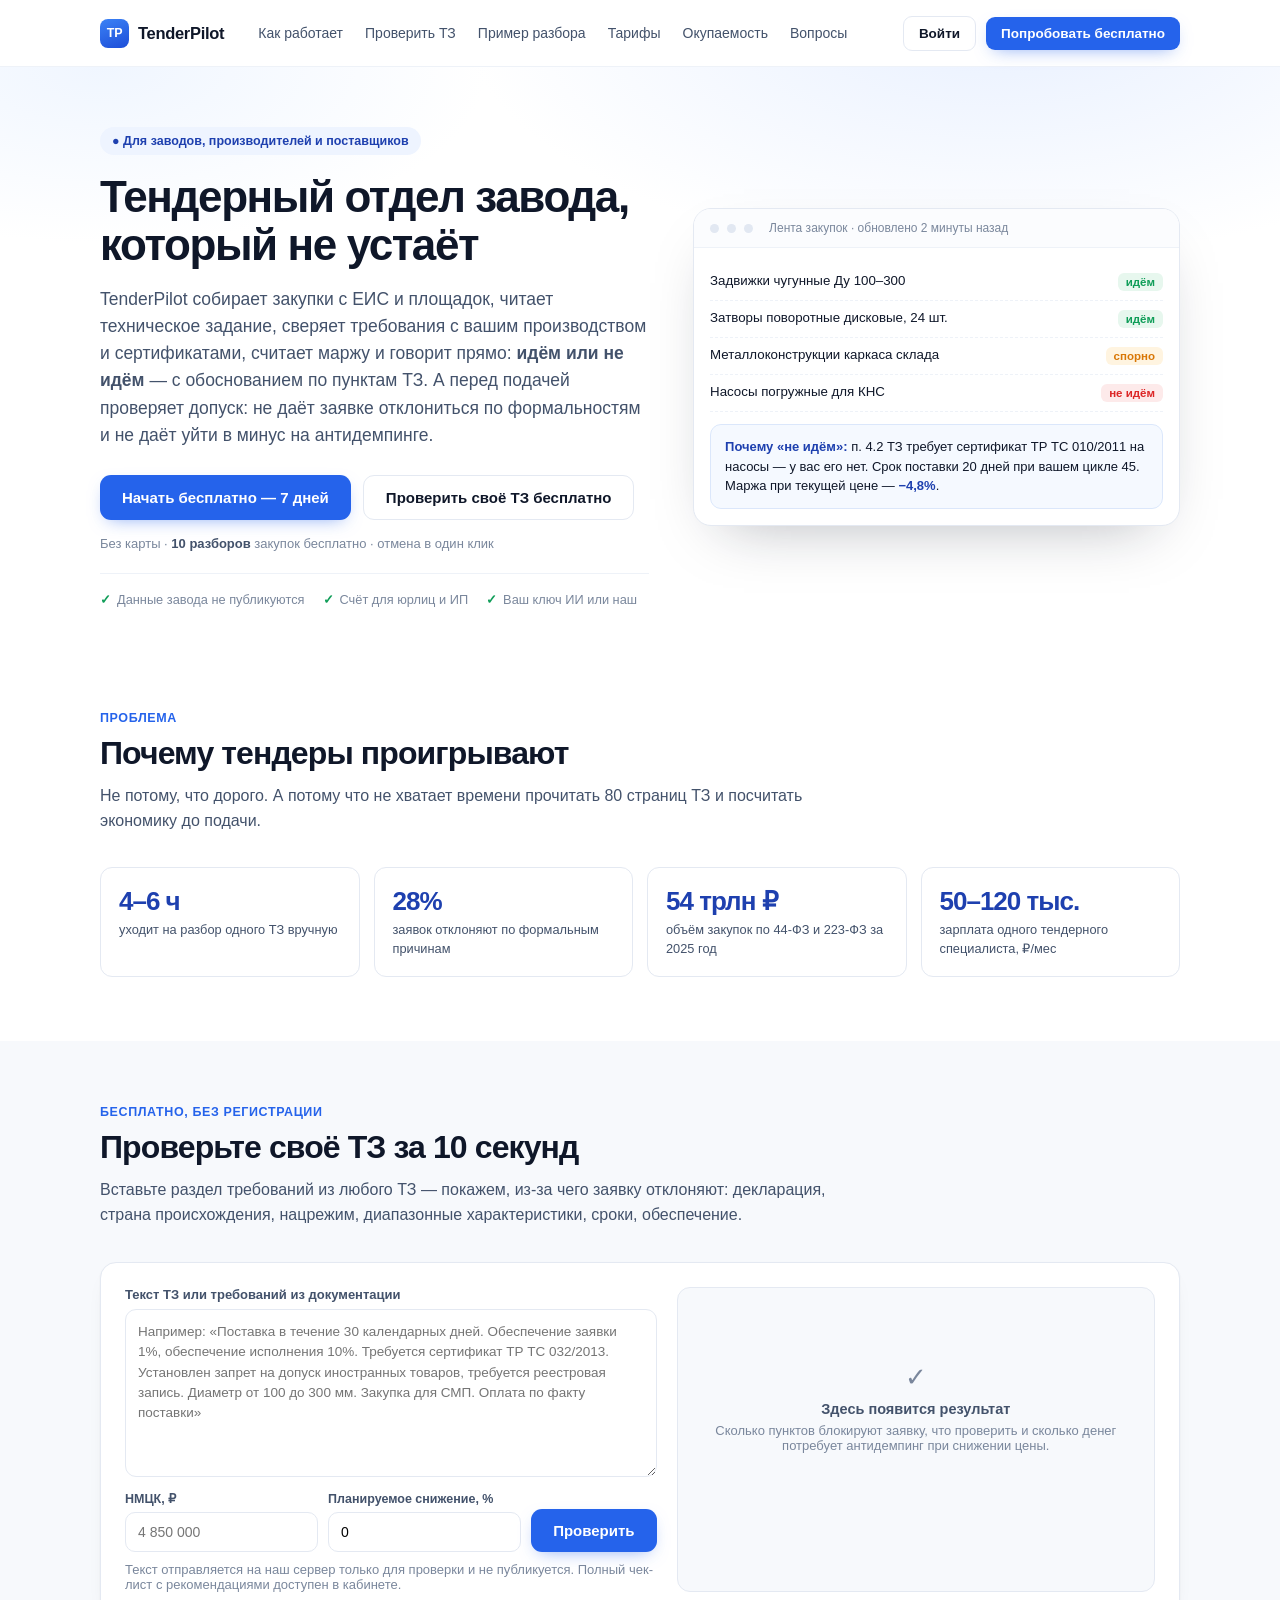
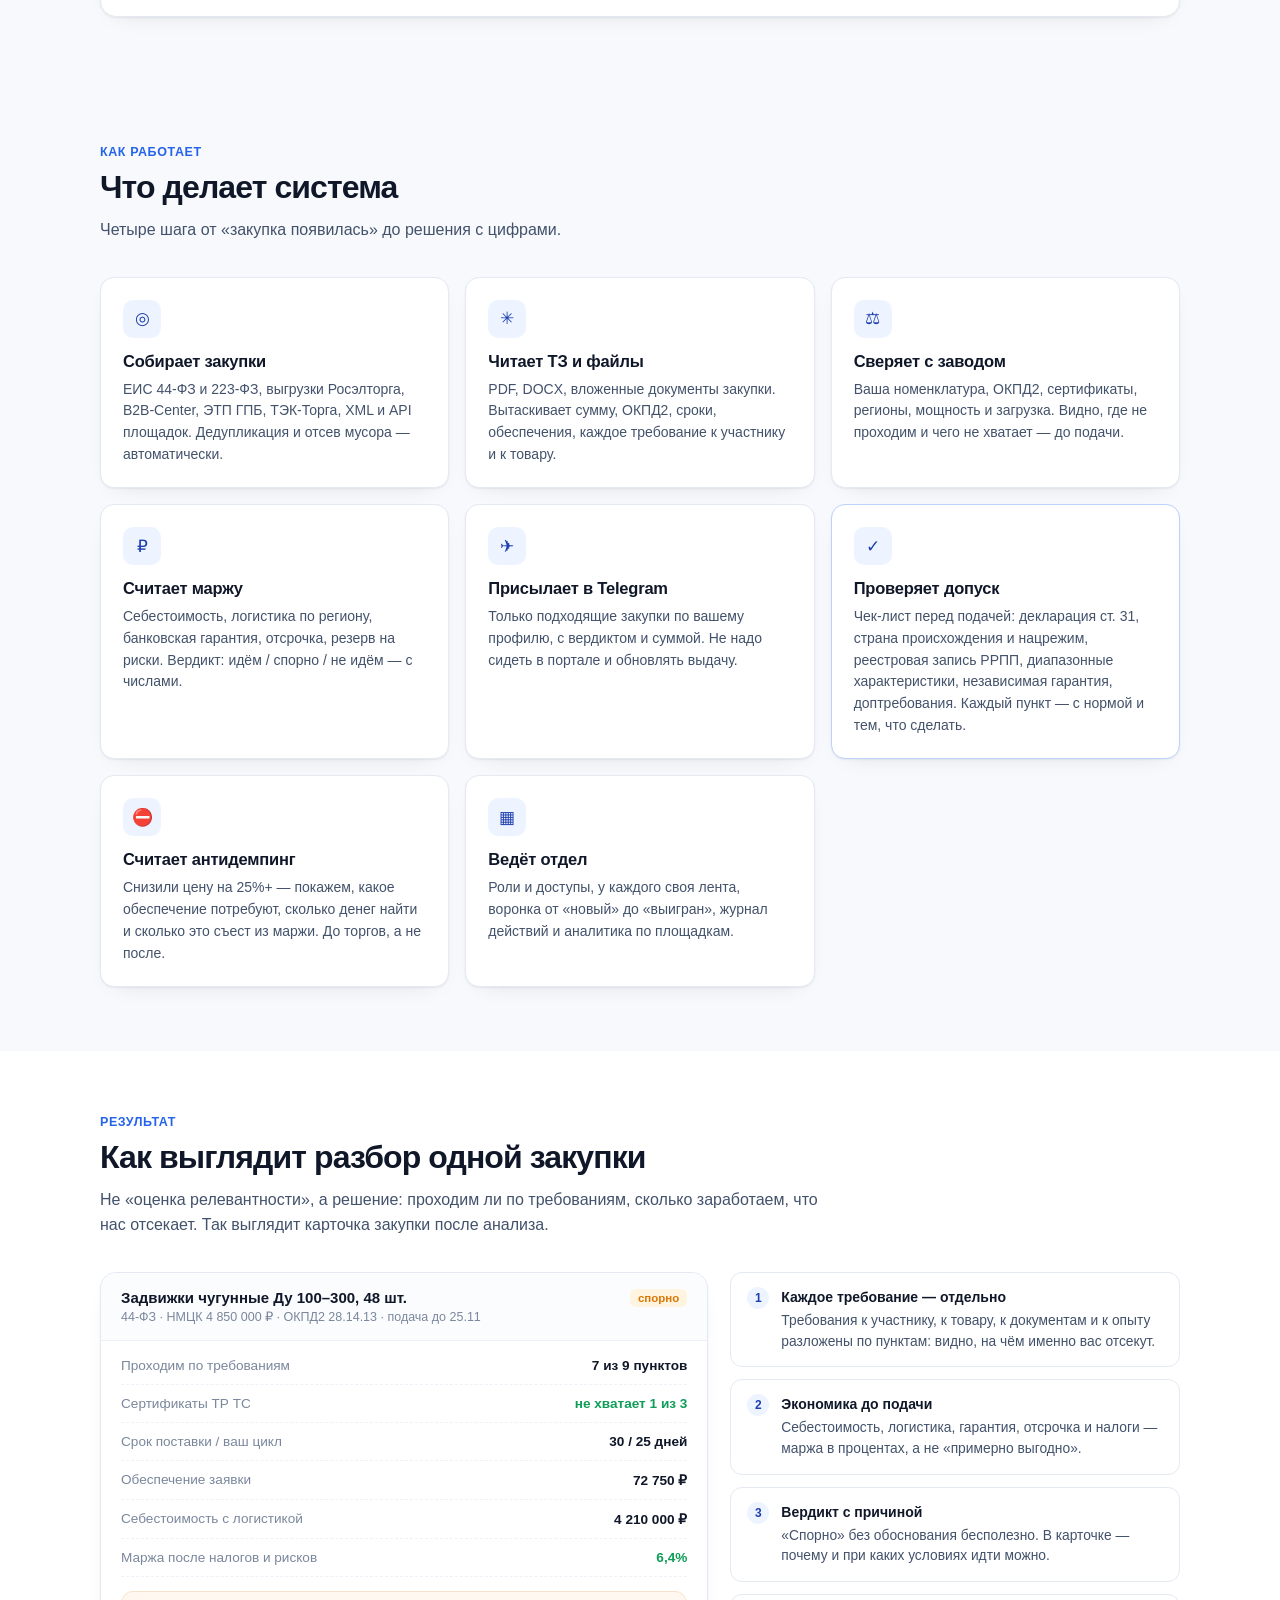
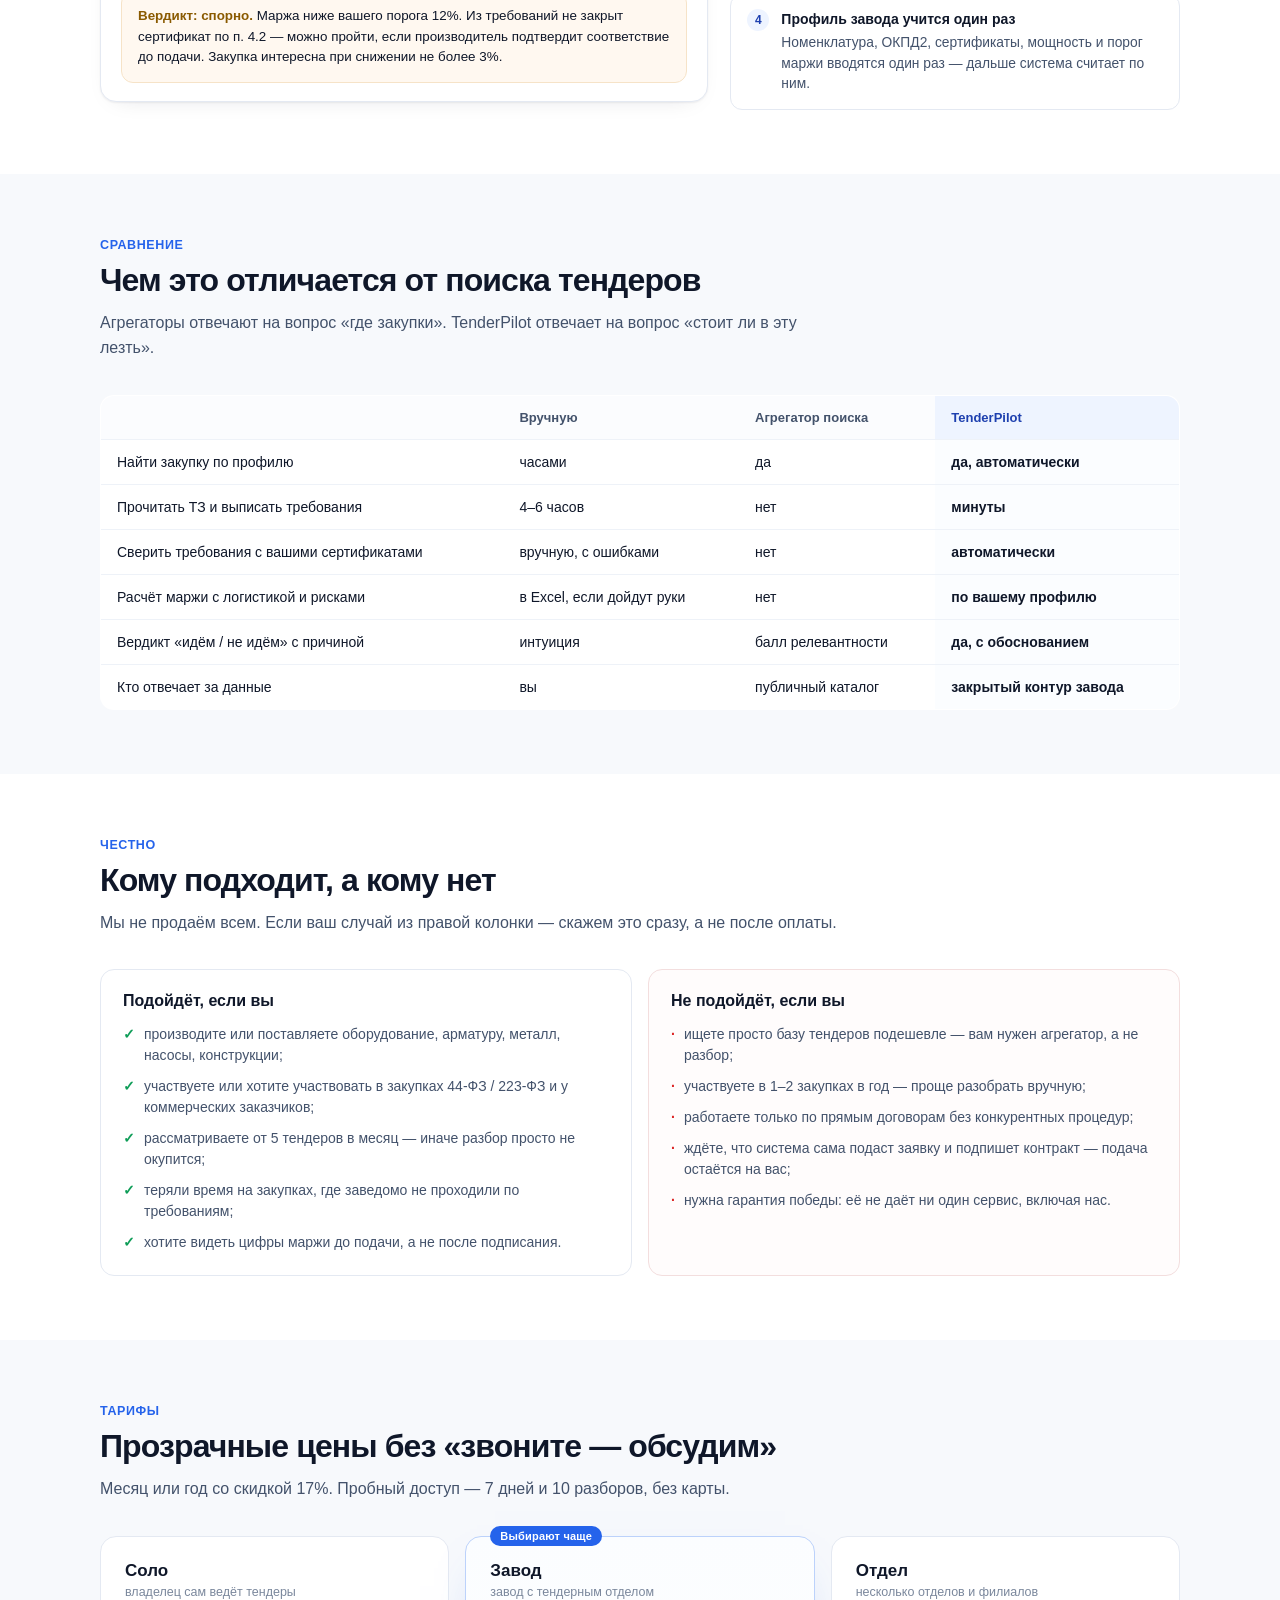
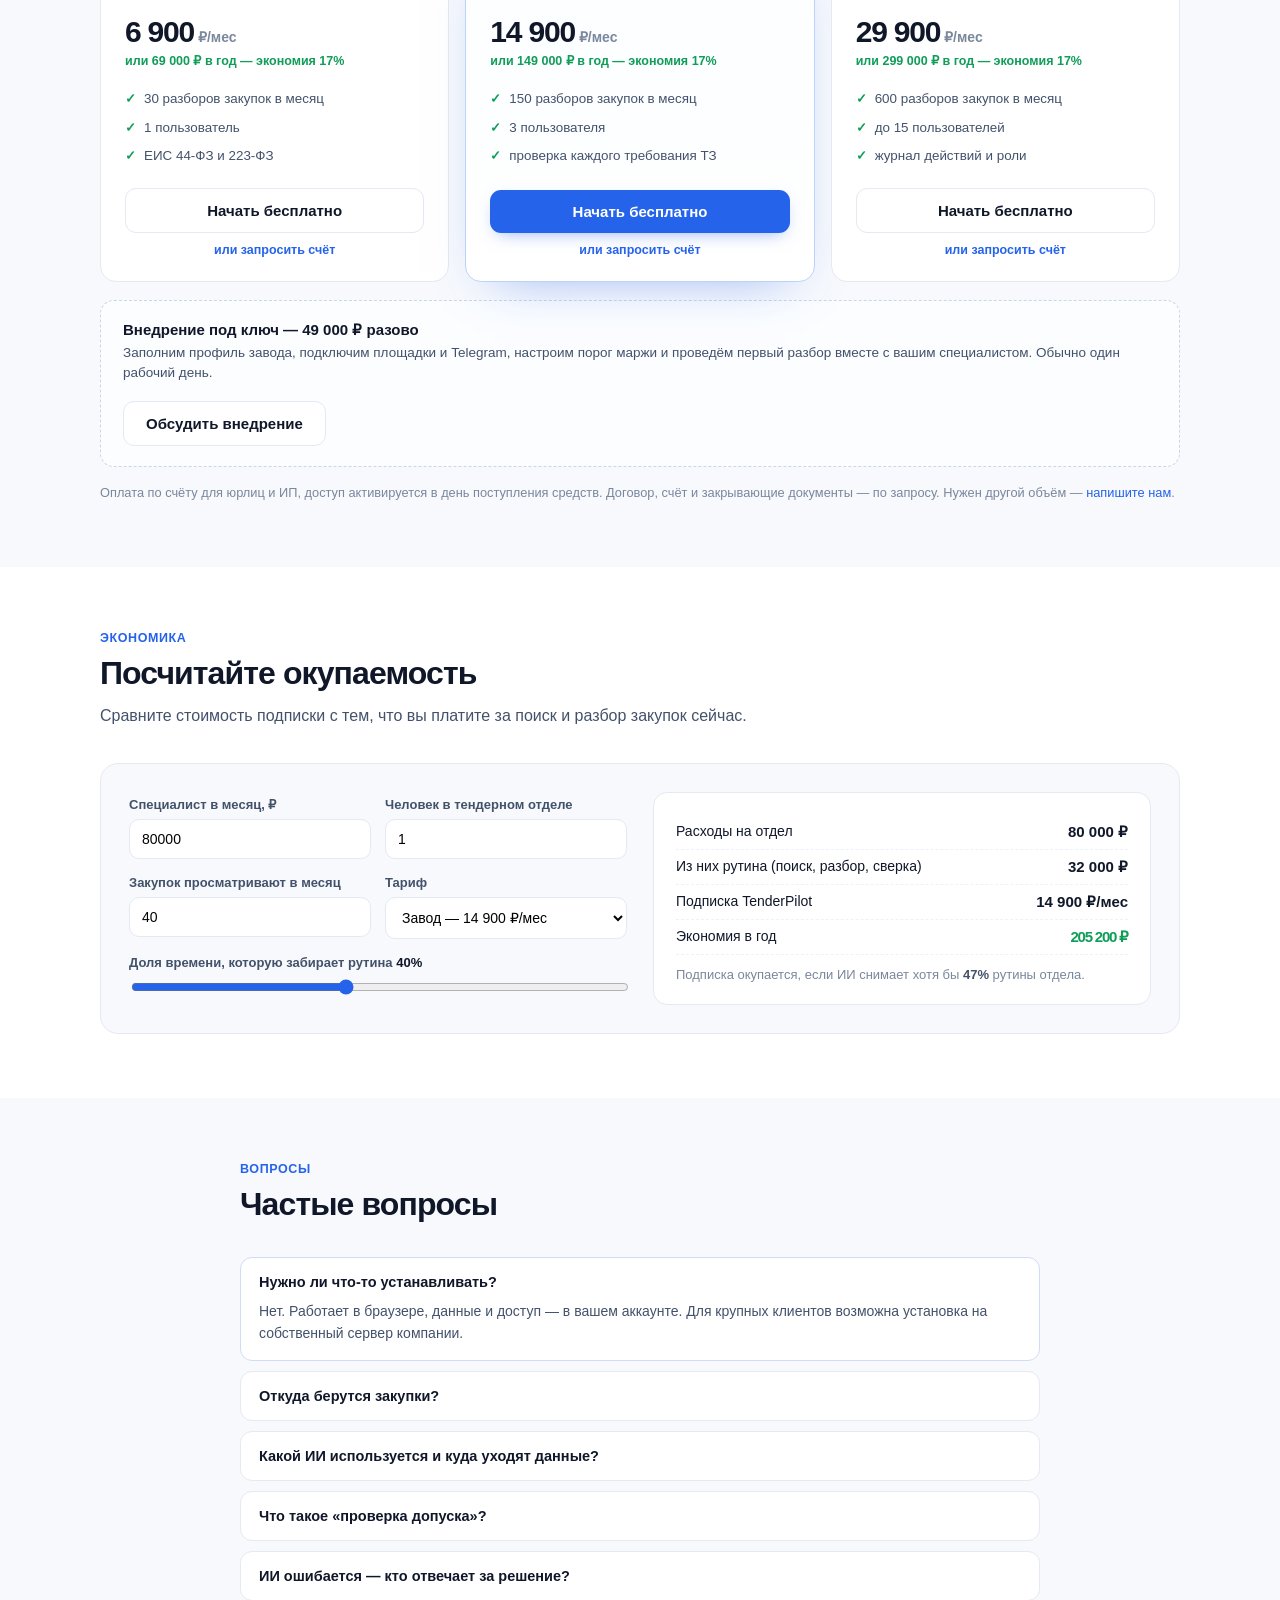
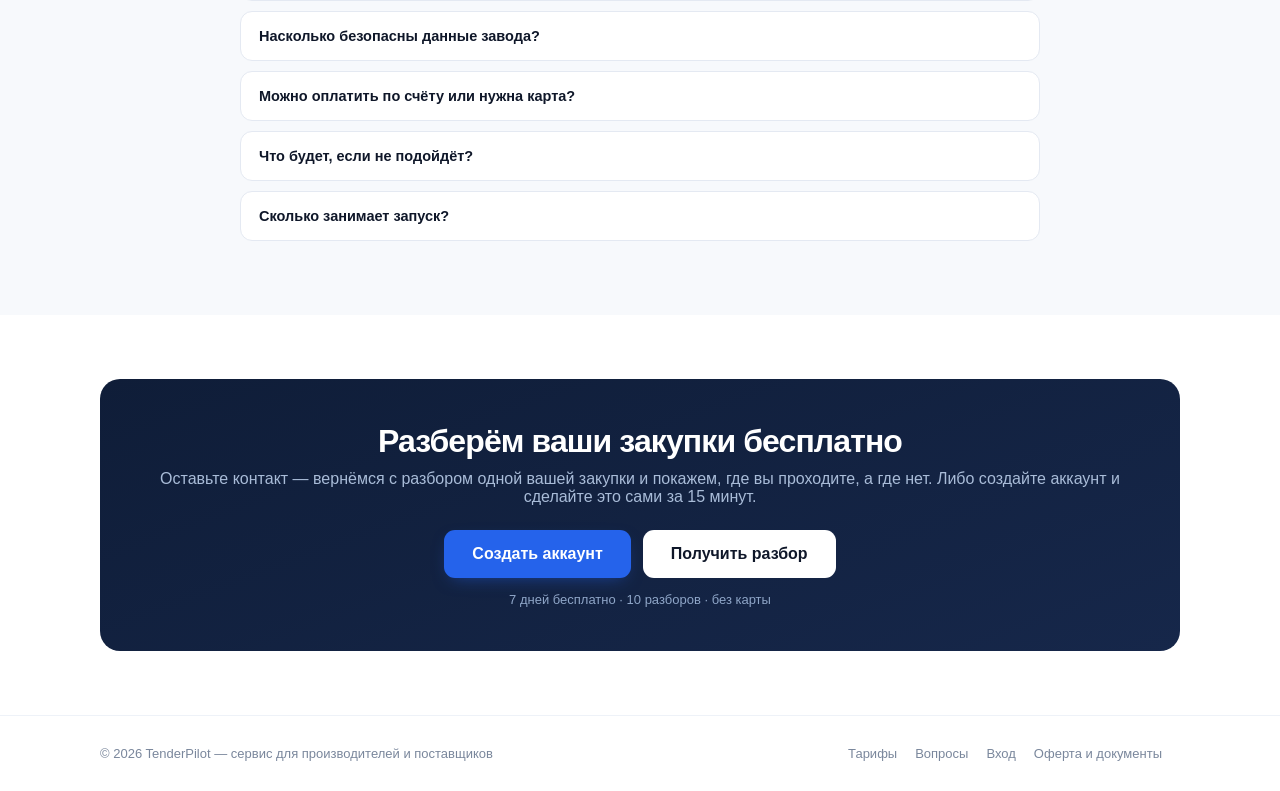
==== commit d4781ba1: "Проверка допуска: чек-лист по практике ФАС, антидемпинг, бесплатная экспресс-проверка на сайте" ====
--- a/web/landing.html
+++ b/web/landing.html
@@ -58,6 +58,12 @@
   .nav-links a:hover{color:var(--ink)}
   .nav-cta{margin-left:auto;display:flex;gap:10px;align-items:center}
   @media(max-width:900px){.nav-links{display:none}}
+  @media(max-width:640px){
+    .nav{gap:10px}
+    .nav-cta .btn.ghost{display:none}          /* «Войти» уже есть в нижней панели */
+    .nav-cta .btn.primary{padding:9px 12px;font-size:13px}
+    .logo{font-size:15px}
+  }
 
   /* hero */
   .hero{padding:60px 0 40px;background:
@@ -182,6 +188,26 @@
   .setup b{font-size:15px}
   .setup .d{font-size:13.5px;color:var(--ink2);margin-top:4px;line-height:1.5}
 
+  /* экспресс-проверка */
+  .expr{display:grid;grid-template-columns:1fr .9fr;gap:20px;background:#fff;border:1px solid var(--line);
+        border-radius:16px;padding:24px;box-shadow:var(--sh)}
+  @media(max-width:900px){.expr{grid-template-columns:1fr;padding:18px}}
+  .expr textarea{width:100%;padding:12px;border:1px solid var(--line);border-radius:11px;font-size:13.5px;
+        font-family:inherit;resize:vertical;line-height:1.5;background:#fff}
+  .expr input{width:100%;padding:11px 12px;border:1px solid var(--line);border-radius:10px;font-size:14px;font-family:inherit}
+  .expr-out{background:var(--bg);border:1px solid var(--line);border-radius:13px;padding:18px;min-height:220px}
+  .expr-empty{text-align:center;color:var(--ink3);font-size:13.5px;padding-top:56px}
+  .expr-empty b{color:var(--ink2);font-size:14.5px}
+  .exp-verdict{display:flex;align-items:center;gap:10px;margin-bottom:12px}
+  .exp-verdict .dot{width:12px;height:12px;border-radius:50%;flex:0 0 auto}
+  .exp-verdict b{font-size:15px}
+  .exp-item{border-bottom:1px dashed var(--line);padding:9px 0;font-size:13px;line-height:1.5}
+  .exp-item:last-child{border:0}
+  .exp-item b{display:block;margin-bottom:2px;font-size:13.2px}
+  .exp-item span{color:var(--ink2)}
+  .exp-lock{margin-top:12px;padding:12px 14px;border-radius:11px;background:#fff;border:1px dashed #c9d5e8;
+        font-size:12.8px;color:var(--ink2);line-height:1.5}
+
   /* calculator */
   .calc{display:grid;grid-template-columns:1fr 1fr;gap:26px;align-items:center;background:var(--bg);
         border:1px solid var(--line);border-radius:18px;padding:28px}
@@ -236,10 +262,10 @@
         display:grid;place-items:center;margin:0 auto 14px;font-weight:800}
 
   /* мобильная кнопка */
-  .mobile-bar{display:none;position:fixed;left:0;right:0;bottom:0;z-index:40;background:rgba(255,255,255,.96);
+  .mobile-bar{display:none;position:fixed;left:0;right:0;bottom:0;z-index:40;box-shadow:0 -6px 18px -12px rgba(15,23,41,.4);background:rgba(255,255,255,.96);
         border-top:1px solid var(--line);padding:10px 14px;gap:10px;backdrop-filter:blur(8px)}
   .mobile-bar .btn{flex:1}
-  @media(max-width:640px){.mobile-bar{display:flex}body{padding-bottom:66px}}
+  @media(max-width:640px){.mobile-bar{display:flex}body{padding-bottom:86px}}
   @media(prefers-reduced-motion:reduce){html{scroll-behavior:auto}*{transition:none!important}}
 </style>
 </head>
@@ -250,6 +276,7 @@
     <a class="logo" href="/"><span class="mark">TP</span> TenderPilot</a>
     <nav class="nav-links">
       <a href="#how">Как работает</a>
+      <a href="#express">Проверить ТЗ</a>
       <a href="#sample">Пример разбора</a>
       <a href="#pricing">Тарифы</a>
       <a href="#calc">Окупаемость</a>
@@ -270,10 +297,11 @@
       <h1>Тендерный отдел завода,<br>который не устаёт</h1>
       <p class="lead">TenderPilot собирает закупки с ЕИС и площадок, читает техническое задание,
         сверяет требования с вашим производством и сертификатами, считает маржу и говорит прямо:
-        <b>идём или не идём</b> — с обоснованием по пунктам ТЗ.</p>
+        <b>идём или не идём</b> — с обоснованием по пунктам ТЗ. А перед подачей проверяет допуск:
+        не даёт заявке отклониться по формальностям и не даёт уйти в минус на антидемпинге.</p>
       <div class="hero-actions">
         <a class="btn primary" href="/app#register">Начать бесплатно — 7 дней</a>
-        <a class="btn ghost" href="#sample">Посмотреть пример разбора</a>
+        <a class="btn ghost" href="#express">Проверить своё ТЗ бесплатно</a>
       </div>
       <div class="micro">Без карты · <b>10 разборов</b> закупок бесплатно · отмена в один клик</div>
       <div class="trust">
@@ -312,6 +340,46 @@
       <div class="num"><div class="v">28%</div><div class="l">заявок отклоняют по формальным причинам</div></div>
       <div class="num"><div class="v">54 трлн ₽</div><div class="l">объём закупок по 44-ФЗ и 223-ФЗ за 2025 год</div></div>
       <div class="num"><div class="v">50–120 тыс.</div><div class="l">зарплата одного тендерного специалиста, ₽/мес</div></div>
+    </div>
+  </div>
+</section>
+
+<section id="express" style="background:var(--bg)">
+  <div class="wrap">
+    <div class="sec-head">
+      <div class="kicker">Бесплатно, без регистрации</div>
+      <h2>Проверьте своё ТЗ за 10 секунд</h2>
+      <p class="sub">Вставьте раздел требований из любого ТЗ — покажем, из-за чего заявку отклоняют:
+        декларация, страна происхождения, нацрежим, диапазонные характеристики, сроки, обеспечение.</p>
+    </div>
+    <div class="expr">
+      <div>
+        <label for="expText" style="display:block;font-size:13px;font-weight:600;color:var(--ink2);margin-bottom:7px">
+          Текст ТЗ или требований из документации</label>
+        <textarea id="expText" rows="7"
+          placeholder="Например: «Поставка в течение 30 календарных дней. Обеспечение заявки 1%, обеспечение исполнения 10%. Требуется сертификат ТР ТС 032/2013. Установлен запрет на допуск иностранных товаров, требуется реестровая запись. Диаметр от 100 до 300 мм. Закупка для СМП. Оплата по факту поставки»"></textarea>
+        <div style="display:grid;grid-template-columns:1fr 1fr auto;gap:10px;margin-top:10px;align-items:end">
+          <div>
+            <label for="expSum" style="display:block;font-size:12.5px;font-weight:600;color:var(--ink2);margin-bottom:6px">НМЦК, ₽</label>
+            <input type="number" id="expSum" placeholder="4 850 000">
+          </div>
+          <div>
+            <label for="expDisc" style="display:block;font-size:12.5px;font-weight:600;color:var(--ink2);margin-bottom:6px">Планируемое снижение, %</label>
+            <input type="number" id="expDisc" value="0" min="0" max="70">
+          </div>
+          <button class="btn primary" id="expRun" type="button">Проверить</button>
+        </div>
+        <div class="micro" style="margin-top:10px">Текст отправляется на наш сервер только для проверки и не публикуется.
+          Полный чек-лист с рекомендациями доступен в кабинете.</div>
+      </div>
+      <div class="expr-out" id="expOut">
+        <div class="expr-empty">
+          <div style="font-size:26px;margin-bottom:8px">✓</div>
+          <b>Здесь появится результат</b>
+          <div class="micro" style="margin-top:6px">Сколько пунктов блокируют заявку, что проверить
+            и сколько денег потребует антидемпинг при снижении цены.</div>
+        </div>
+      </div>
     </div>
   </div>
 </section>
@@ -339,6 +407,12 @@
       <div class="card"><div class="ico">✈</div><h3>Присылает в Telegram</h3>
         <p>Только подходящие закупки по вашему профилю, с вердиктом и суммой.
            Не надо сидеть в портале и обновлять выдачу.</p></div>
+      <div class="card" style="border-color:#bcd2fb"><div class="ico">✓</div><h3>Проверяет допуск</h3>
+        <p>Чек-лист перед подачей: декларация ст. 31, страна происхождения и нацрежим, реестровая запись РРПП,
+           диапазонные характеристики, независимая гарантия, доптребования. Каждый пункт — с нормой и тем, что сделать.</p></div>
+      <div class="card"><div class="ico">⛔</div><h3>Считает антидемпинг</h3>
+        <p>Снизили цену на 25%+ — покажем, какое обеспечение потребуют, сколько денег найти и сколько
+           это съест из маржи. До торгов, а не после.</p></div>
       <div class="card"><div class="ico">▦</div><h3>Ведёт отдел</h3>
         <p>Роли и доступы, у каждого своя лента, воронка от «новый» до «выигран»,
            журнал действий и аналитика по площадкам.</p></div>
@@ -531,6 +605,13 @@
       <p>Подключается языковая модель по вашему ключу API или по нашему — по выбору. Текст ТЗ
          отправляется только в выбранную вами модель; другим клиентам данные не передаются.
          Для закрытых закупок возможен режим без внешней модели.</p></details>
+    <details><summary>Что такое «проверка допуска»?</summary>
+      <p>Это чек-лист перед подачей заявки, собранный по практике ФАС: декларация соответствия ст. 31
+         (включая п. 7 и 7.1), страна происхождения и меры нацрежима по ПП № 1875, реестровая запись РРПП,
+         диапазонные характеристики вместо конкретных, независимая гарантия и ИКЗ, доптребования по ПП № 2571,
+         сроки и кассовый разрыв. По каждому пункту видно: норма, где смотреть, что сделать.
+         Плюс расчёт антидемпинговых последствий по ст. 37: какое обеспечение потребуют при снижении
+         на 25% и более. Проверить своё ТЗ можно бесплатно прямо на этой странице.</p></details>
     <details><summary>ИИ ошибается — кто отвечает за решение?</summary>
       <p>Решение всегда за вами. Система показывает, на каком пункте ТЗ основан вывод, какие требования
          не закрыты и какие цифры по марже. Это инструмент подготовки решения, а не замена специалисту.</p></details>
@@ -699,6 +780,54 @@
 ['salary', 'people', 'share', 'planSel'].forEach((id) => {
   const el = document.getElementById(id);
   if (el) { el.addEventListener('input', calc); el.addEventListener('change', calc); }
+});
+
+/* ---- экспресс-проверка ТЗ ---- */
+document.getElementById('expRun').addEventListener('click', async () => {
+  const out = document.getElementById('expOut');
+  const btn = document.getElementById('expRun');
+  const text = document.getElementById('expText').value.trim();
+  if (text.length < 120) {
+    out.innerHTML = '<div class="expr-empty"><b>Слишком короткий текст</b><div class="micro" style="margin-top:6px">Вставьте абзац из ТЗ — хотя бы 120 знаков.</div></div>';
+    return;
+  }
+  btn.disabled = true; btn.textContent = 'Проверяем…';
+  out.innerHTML = '<div class="expr-empty"><div style="font-size:13px">Читаем документ…</div></div>';
+  try {
+    const r = await fetch('/api/dopusk/express', {
+      method: 'POST', headers: { 'Content-Type': 'application/json' },
+      body: JSON.stringify({ text, sum: Number(document.getElementById('expSum').value) || 0,
+                             discount_pct: Number(document.getElementById('expDisc').value) || 0 }),
+    });
+    const d = await r.json();
+    if (!r.ok) throw new Error(d.detail || 'Не удалось проверить');
+    const color = d.verdict === 'blocked' ? '#dc2626' : d.verdict === 'attention' ? '#d97706' : '#0f9d58';
+    const label = d.verdict === 'blocked' ? 'Заявку отклонят' : d.verdict === 'attention' ? `Найдено ${d.counts.warn} рисков отклонения` : 'Критичных препятствий нет';
+    const anti = d.antidumping && d.antidumping.applies ? `
+      <div class="exp-item" style="border-color:#f6d7a8">
+        <b style="color:#b26a00">Антидемпинг при снижении ${d.antidumping.discount_pct}%</b>
+        <span>Потребуется обеспечение ${new Intl.NumberFormat('ru-RU').format(Math.round(d.antidumping.security_x15 || 0))} ₽ —
+        дополнительно найти ${new Intl.NumberFormat('ru-RU').format(Math.round(d.antidumping.extra_cost || 0))} ₽.</span>
+      </div>` : '';
+    out.innerHTML = `
+      <div class="exp-verdict"><span class="dot" style="background:${color}"></span>
+        <b style="color:${color}">${label}</b>
+        <span class="micro" style="margin-left:auto">балл допуска ${d.score}/100</span></div>
+      <div class="micro" style="margin-bottom:10px">${d.counts.fail} блокирует · ${d.counts.warn} проверить · ${d.counts.ok} ок</div>
+      ${anti}
+      ${(d.top || []).map((i) => `
+        <div class="exp-item"><b>${i.title}</b><span>${i.what}</span>
+        ${i.norm ? `<div class="micro" style="margin-top:3px">${i.norm}</div>` : ''}</div>`).join('')}
+      <div class="exp-lock">
+        <b>Ещё ${d.hidden} пунктов</b> в полном чек-листе — с нормой, местом проверки и тем,
+        что сделать до подачи. Он доступен в кабинете: <a href="/app#register" style="color:var(--brand);font-weight:600">7 дней и 10 разборов бесплатно</a>
+        · <a href="#cta" data-ask="Полный чек-лист по ТЗ" style="color:var(--brand);font-weight:600">прислать отчёт на почту</a>
+      </div>`;
+  } catch (ex) {
+    out.innerHTML = `<div class="expr-empty"><b>Проверка не прошла</b><div class="micro" style="margin-top:6px">${ex.message}</div></div>`;
+  } finally {
+    btn.disabled = false; btn.textContent = 'Проверить';
+  }
 });
 
 /* ---- форма заявки ---- */
